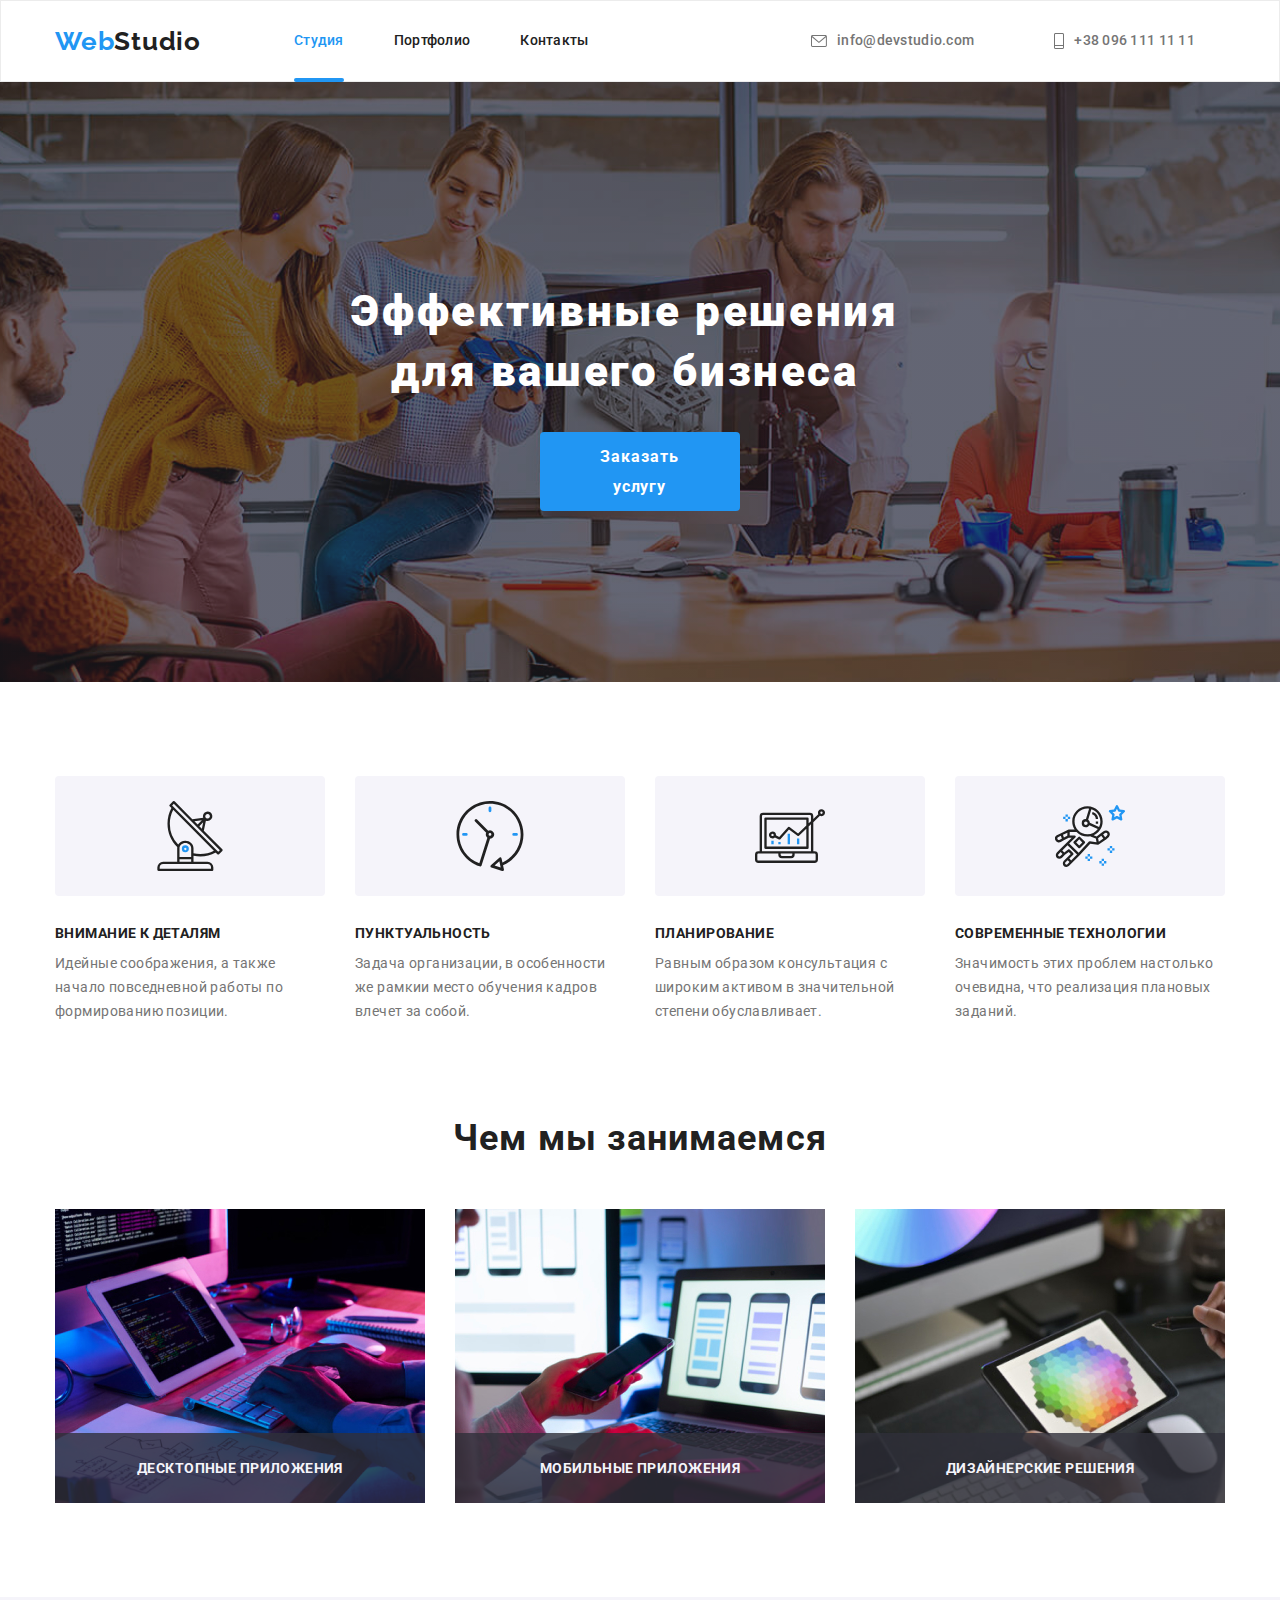
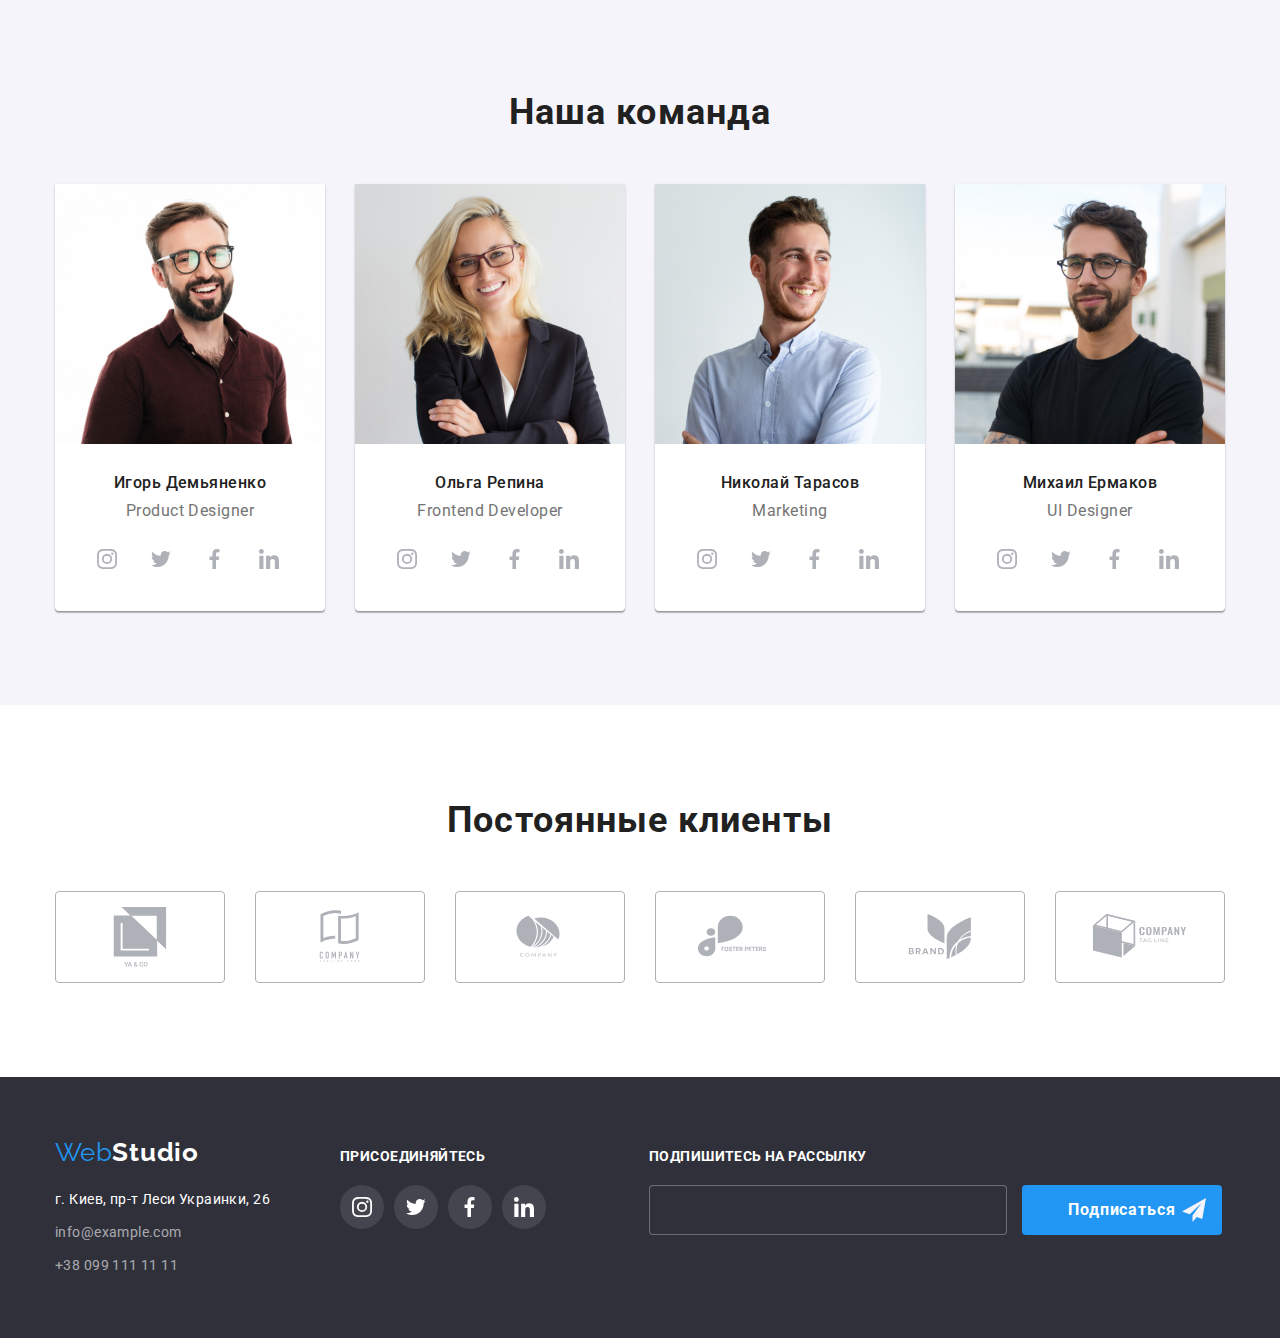
==== index.html @ 1a7957e4 "Fix" ====
<!DOCTYPE html>
<html lang="en">

<head>
    <meta charset="UTF-8">
    <meta http-equiv="X-UA-Compatible" content="IE=edge">
    <meta name="viewport" content="width=device-width, initial-scale=1.0">
    <title>Головна</title>
    <link rel="preconnect" href="https://fonts.googleapis.com">
    <link rel="preconnect" href="https://fonts.gstatic.com" crossorigin>
    <link
        href="https://fonts.googleapis.com/css2?family=Raleway:wght@700&family=Roboto:wght@400;500;700;900&display=swap"
        rel="stylesheet">
    <link rel="stylesheet"
        href="https://cdnjs.cloudflare.com/ajax/libs/modern-normalize/1.1.0/modern-normalize.min.css">
    <link rel="stylesheet" href="./css/styles.css">
</head>

<body>

<!-- Шапка сайта -->
<header class="header">
    <div class="container main-nav">
        <nav class="container-nav">
            <a class="header-primary" href="">Web<span class="logo-studio">Studio</span></a>
            <ul class="site-nav list">
                <li class="item">
                    <a class="link link-first currently" href="">Студия</a>
                </li>
                <li class="item">
                    <a class="link" href="./portfolio.html">Портфолио</a>
                </li>
                <li class="item">
                    <a class="link" href="">Контакты</a>
                </li>
            </ul>
        </nav>
            <ul class="inner list">
                <li class="item">
                    <a class="header-phone" href="mailto:info@devstudio.com">
                        <svg class="icon" width="16" height="12">
                            <use href="./images/icon/symbol-defs.svg#envelope"></use>
                        </svg>
                    info@devstudio.com</a>
                </li>
                <li class="item">
                    <a class="header-phone " href="tel:+380961111111">
                        <svg class="icon" width="10" height="16">
                            <use href="./images/icon/symbol-defs.svg#Phone"></use>
                        </svg>
                    +38 096 111 11 11</a>
                </li>
            </ul>
        </div>
</header>

<!-- Контент -->
<main>
    <!-- Герой -->
    <section class="hero">
        <div class="container">
            <h1 class="hero-title item">Эффективные решения <br />для вашего бизнеса</h1>
                <button class="hero-button" type="button"
                data-modal-open>Заказать услугу</button>
        </div>
    </section>
    <!-- Наши плюсы  -->
    <section class="section">
        <div class="container" >
            <h2 class="hidden"> Наши плюсы </h2>
            <ul class="benefits-item list">
                <li class="item">
                    <div class="upper">
                        <svg class="upper-Group" height="70px" width="70px">
                            <use href="./images/icon/symbol-defs.svg#antenna"></use>
                        </svg>
                    </div>
                        <h3 class="benefits-title">Внимание к деталям</h3>
                        <p class="benefits-subtitle">Идейные соображения, а также начало повседневной работы по
                            формированию позиции.</p>
                </li>
                <li class="item">
                    <div class="upper">
                        <svg class="upper-astronaut" height="70px" width="70px">
                            <use href="./images/icon/symbol-defs.svg#clock"></use>
                        </svg>
                    </div>
                        <h3 class="benefits-title">Пунктуальность</h3>
                        <p class="benefits-subtitle">Задача организации, в особенности же рамкии место обучения кадров
                            влечет за собой.</p>
                </li>
                <li class="item">
                    <div class="upper">
                        <svg class="upper-astronaut" height="70px" width="70px">
                            <use href="./images/icon/symbol-defs.svg#diagram"></use>
                        </svg>
                    </div>
                        <h3 class="benefits-title">Планирование</h3>
                        <p class="benefits-subtitle">Равным образом консультация с широким активом в значительной
                            степени обуславливает.</p>
                </li>
                <li class="item">
                    <div class="upper">
                        <svg class="upper-astronaut" height="70px" width="70px">
                            <use href="./images/icon/symbol-defs.svg#astronaut"></use>
                        </svg>
                    </div>
                    <h3 class="benefits-title">Современные технологии</h3>
                    <p class="benefits-subtitle">Значимость этих проблем настолько очевидна, что реализация плановых заданий.</p>
                </li>
            </ul>
        </div>
    </section>
    <!-- Что мы делаем  -->
    <section class="work section">
        <div class="container">
            <h2 class="title">Чем мы занимаемся</h2>
            <ul class="foto list">
                <li class="item">
                    <div class="foto-bc">
                        <img class="" src="./images/work/text.jpg" alt="печатает текс" width="370" height="294" />
                        <p class="foto-text-bc">Десктопные приложения</p>
                     </div>
                </li>
                 <li class="item">
                    <div class="foto-bc">
                        <img src="./images/work/phone.jpg" alt="смотрит в телефон" width="370" height="294" />
                        <p class="foto-text-bc">Мобильные приложения</p>
                    </div>
                </li>
                <li class="item">
                    <div class="foto-bc">
                         <img src="./images/work/tablet.jpg" alt="смотрит в планшет" width="370" height="294" />
                        <p class="foto-text-bc">Дизайнерские решения</p>
                    </div>
                </li>
            </ul>
        </div>
    </section>
    <!-- Команда -->
    <section class="team section">
        <div class="container team-container">
            <h2 class="title">Наша команда</h2>
                <ul class="team-list list">
                    <li class="team-item">
                        <img class="team-foto" src="./images/team/igor.jpg" alt="Игорь" width="270" height="260" />
                            <div class="upper-card">
                                <h3 class="team-hero">Игорь Демьяненко</h3>
                                    <p lang="en" class="team-work">Product Designer</p>
                        <ul class="actions list"> 
                        <li class="media-notitia">
                            <a href="" class="media">
                                <svg class="media-icon" height="20" width="20">
                                    <use href="./images/icon/symbol-defs.svg#instagram"></use>
                                </svg>
                            </a>
                        </li>
                        <li class="media-notitia">
                            <a href="" class="media">
                                <svg class="media-icon" height="20" width="20">
                            <use href="./images/icon/symbol-defs.svg#Twitter"></use>
                                </svg>
                            </a>
                        </li>
                        <li class="media-notitia">
                            <a href="" class="media">
                                <svg class="media-icon" height="20" width="20">
                                    <use href="./images/icon/symbol-defs.svg#Facebook"></use>
                                </svg>
                            </a>
                        </li>
                        <li class="media-notitia">
                            <a href="" class="media">
                                <svg class="media-icon" height="20" width="20">
                                    <use href="./images/icon/symbol-defs.svg#Linkedin"></use>
                                </svg>
                            </a>
                        </li>
                            </ul>
                            </div>
                        </li>
                        <li class="team-item">
                            <img class="team-foto" src="./images/team/olga.jpg" alt="Ольгa" width="270" height="260" />
                            <div class="upper-card">
                            <h3 class="team-hero">Ольга Репина</h3>
                            <p lang="en" class="team-work">Frontend Developer</p>
                        <ul class="actions list">
                            <li class="media-notitia">
                                <a href="" class="media">
                                    <svg class="media-icon" height="20" width="20">
                                        <use href="./images/icon/symbol-defs.svg#instagram"></use>
                                     </svg>
                                 </a>
                             </li>
                            <li class="media-notitia">
                                <a href="" class="media">
                                    <svg class="media-icon" height="20" width="20">
                                         <use href="./images/icon/symbol-defs.svg#Twitter"></use>
                                    </svg>
                                  </a>
                            </li>
                             <li class="media-notitia">
                                 <a href="" class="media">
                                      <svg class="media-icon" height="20" width="20">
                                           <use href="./images/icon/symbol-defs.svg#Facebook"></use>
                                     </svg>
                                </a>
                            </li>
                             <li class="media-notitia">
                                 <a href="" class="media">
                                     <svg class="media-icon" height="20" width="20">
                                         <use href="./images/icon/symbol-defs.svg#Linkedin"></use>
                                     </svg>
                                 </a>
                              </li>
                         </ul>
                            </div>
                        </li>
                        <li class="team-item">
                            <img class="team-foto" src="./images/team/nicholas.jpg" alt="Николай" width="270" height="260" />
                            <div class="upper-card">
                            <h3 class="team-hero">Николай Тарасов</h3>
                            <p lang="en" class="team-work">Marketing</p>
                        <ul class="actions list">
                             <li class="media-notitia">
                             <a href="" class="media">
                                    <svg class="media-icon" height="20" width="20">
                                         <use href="./images/icon/symbol-defs.svg#instagram"></use>
                                    </svg>
                                 </a>
                             </li>
                            <li class="media-notitia">
                                  <a href="" class="media">
                                      <svg class="media-icon" height="20" width="20">
                                          <use href="./images/icon/symbol-defs.svg#Twitter"></use>
                                     </svg>
                                  </a>
                            </li>
                            <li class="media-notitia">
                                 <a href="" class="media">
                                     <svg class="media-icon" height="20" width="20">
                                        <use href="./images/icon/symbol-defs.svg#Facebook"></use>
                                      </svg>
                                </a>
                             </li>
                            <li class="media-notitia">
                                  <a href="" class="media">
                                       <svg class="media-icon" height="20" width="20">
                                           <use href="./images/icon/symbol-defs.svg#Linkedin"></use>
                                     </svg>
                                 </a>
                             </li>
                            </ul>
                            </div>
                        </li>
                        <li class="team-item">
                            <img class="team-foto" src="./images/team/mykhailo.jpg" alt="Михаил" width="270" height="260" />
                            <div class="upper-card">
                            <h3 class="team-hero">Михаил Ермаков</h3>
                            <p lang="en" class="team-work">UI Designer</p>
                            <ul class="actions list">
                                <li class="media-notitia">
                                    <a href="" class="media">
                                        <svg class="media-icon" height="20" width="20">
                                            <use href="./images/icon/symbol-defs.svg#instagram"></use>
                                        </svg>
                                           </a>
                                </li>
                                <li class="media-notitia">
                                    <a href="" class="media">
                                        <svg class="media-icon" height="20" width="20">
                                            <use href="./images/icon/symbol-defs.svg#Twitter"></use>
                                        </svg>
                                          </a>
                                </li>
                                <li class="media-notitia">
                                    <a href="" class="media">
                                        <svg class="media-icon" height="20" width="20">
                                            <use href="./images/icon/symbol-defs.svg#Facebook"></use>
                                               </svg>
                                    </a>
                                </li>
                                <li class="media-notitia">
                                    <a href="" class="media">
                                        <svg class="media-icon" height="20" width="20">
                                            <use href="./images/icon/symbol-defs.svg#Linkedin"></use>
                                        </svg>
                                    </a>
                                </li>
                            </ul>
                        </div>
                    </li>
                </ul>
            </div>
    </section>
    <!-- Постоянные клиенты -->
    <section class="client section">
        <div class="container">
            <h2 class="title">Постоянные клиенты</h2>
            <ul class="clientage list">
                <li class="clientage-item">
                    <a class="clientage-list" href="">
                        <svg class="clientage-name" width="106" height="60">
                            <use href="./images/icon/symbol-defs.svg#Logo1"></use>
                        </svg>
                    </a>
                </li>
                <li class="clientage-item">
                    <a class="clientage-list" href="">
                    <svg class="clientage-name" width="106" height="60">
                        <use href="./images/icon/symbol-defs.svg#Logo2"></use>
                    </svg>
                    </a>
                </li>
                <li class="clientage-item">
                    <a class="clientage-list" href="">
                        <svg class="clientage-name" width="106" height="60">
                            <use href="./images/icon/symbol-defs.svg#Logo3"></use>
                            </svg>
                    </a>
                </li>
                <li class="clientage-item">
                    <a class="clientage-list" href="">
                        <svg class="clientage-name" width="106" height="60">
                            <use href="./images/icon/symbol-defs.svg#Logo4"></use>
                        </svg>
                    </a>
                </li>
                <li class="clientage-item">
                    <a class="clientage-list" href="">
                        <svg class="clientage-name" width="106" height="60">
                            <use href="./images/icon/symbol-defs.svg#Logo5"></use>
                        </svg>
                    </a>
                </li>
                <li class="clientage-item">
                    <a class="clientage-list" href="">
                        <svg class="clientage-name" width="106" height="60">
                            <use href="./images/icon/symbol-defs.svg#Logo6"></use>
                        </svg>
                    </a>
                </li>
            </ul>
        </div>
    </section>
</main>

<!-- Подвал сайта -->
<footer class="footer">
    <div class="container ">
        <div class="footer-colum">
            <div class="footer-colum-list">
                <a class="header-secondary footer-item list" href="">Web<span class="logo-studio">Studio</span></a>
                <address class="footer-list">
                    <ul class="footer-item list">
                        <li class="nav-chek"><a class="footer-map"
                                href="https://www.google.com/maps/place/%D0%B1%D1%83%D0%BB.+%D0%9B%D0%B5%D1%81%D0%B8+%D0%A3%D0%BA%D1%80%D0%B0%D0%B8%D0%BD%D0%BA%D0%B8,+26,+%D0%9A%D0%B8%D0%B5%D0%B2,+02000/@50.4290863,30.5377567,15.5z/data=!4m5!3m4!1s0x40d4cf0e033ecbe9:0x57a4dffefec77da0!8m2!3d50.4265807!4d30.5383858">г.
                                Киев, пр-т Леси Украинки, 26</a>
                        </li>
                        <li class="nav-chek"><a class="footer-mail list"
                                href="mailto:info@example.com">info@example.com</a>
                        </li>
                        <li class="nav-chek"><a class="footer-phone list" href="tel:+380991111111">+38 099 111 11 11</a>
                        </li>
                    </ul>
                </address>
            </div>
            <div class="footer-icon">
                <h3 class="footer-title">присоединяйтесь</h3>
                <ul class="media-list list">
                    <li class="media-catalog">
                        <a class="media-item" href="">
                            <svg class="media-icon" height="20" width="20">
                                <use href="./images/icon/symbol-defs.svg#instagram"></use>
                            </svg>
                        </a>
                    </li>
                    <li class="media-catalog">
                        <a class="media-item" href="">
                            <svg class="media-icon" height="20" width="20">
                                <use href="./images/icon/symbol-defs.svg#Twitter"></use>
                            </svg>
                        </a>
                    </li>
                    <li class="media-catalog">
                        <a class="media-item" href="">
                            <svg class="media-icon" height="20" width="20">
                                <use href="./images/icon/symbol-defs.svg#Facebook"></use>
                            </svg>
                        </a>
                    </li>
                    <li class="media-catalog">
                        <a class="media-item" href="">
                            <svg class="media-icon" height="20" width="20">
                                <use href="./images/icon/symbol-defs.svg#Linkedin"></use>
                            </svg>
                        </a>
                    </li>
                </ul>
            </div>
            <div class="fotter-chek">
                <h3 class="footer-title">Подпишитесь на рассылку</h3>
                <div class="wer">
                <label class="label-ft-email">
                    <input class="label-text" type="email" name="email">
                </label>
                
                <button class="hero-button">Подписаться</button>
                <svg class="hero-button-icon">
                    <use href="./images/icon/symbol-defs.svg#icon-send" width="24px" height:="24px"></use>
                </svg>
                </div>

            </div>
        </div>
    </div>
</footer>



<!-- Модальное окно -->
<div class="backdrop is-hidden" data-modal>
    <div class="modal">
        <button class="modal-close" data-modal-close>
            <svg class="modal-close-btn" height="11" width="11">
                <use href="./images/icon/symbol-defs.svg#Modal_btn1"></use>
            </svg>

        </button>
    </div>
</div>
  
<!-- JavaScript -->
 <script src="./js/modal.js">
        (() => {
      const refs = {
        openModalBtn: document.querySelector("[data-modal-open]"),
        closeModalBtn: document.querySelector("[data-modal-close]"),
        modal: document.querySelector("[data-modal]"),
      };
    
      refs.openModalBtn.addEventListener("click", toggleModal);
      refs.closeModalBtn.addEventListener("click", toggleModal);
    
      function toggleModal() {
        refs.modal.classList.toggle("is-hidden");
      }
    })();
</script>


</body>
</html>
---- css/styles.css ----
:root {
  /* Шрифт */
  --main-font: "Roboto", sans-serif;
  --secondary-font: "Raleway", sans-serif;
  /* Цвет текста  */
  --primary-text-color: #212121;
  --secondary-text-color: #757575;
  --accent-color: #2196f3;
  --title-text-color: #ffffff;
  /* Цвет фона */
  --primary-header-color: #ffffff;
  --primaty-bc-color: #2f303a;
  --title-bc-color: #f5f4fa;
  --animation-bc-color:rgba(47, 48, 58, 0.8);
  /* Цвет Значка */
  --primary-icon-color: #afb1b8;
  /* Анимация */
  --timing-function: cubic-bezier(0.4, 0, 0.2, 1);
}

body {
  font-family: var(--main-font);
  font-size: 14px;
  line-height: 1.14;
  letter-spacing: 0.03em;
  color: var(--primary-text-color);
}

.title {
  font-family: var(--main-font);
  font-size: 36px;
  line-height: 1.17;
  letter-spacing: 0.03em;
  color: var(--primary-text-color);
  margin-bottom: 50;
  text-align: center;
  margin-bottom: 50px;
}

h1,
h2,
h3,
p {
  margin: 0;
}
.list {
  list-style: none;
  padding: 0;
  margin: 0;
}

.container {
  width: 1200px;
  padding-left: 15px;
  padding-right: 15px;
  margin-left: auto;
  margin-right: auto;
}

/* Шапка Сайта  */
.header {
  background-color: var(--primary-header-color);
  color: var(--primary-text-color);
  border: 1px solid #ececec;
}
/* Log */
.header-primary {
  font-family: var(--secondary-font);
  font-weight: 700;
  font-size: 26px;
  line-height: 1.19;
  letter-spacing: 0.03em;
  color: var(--accent-color);
  text-decoration: none;
}
.header-primary .logo-studio {
  font-family: var(--secondary-font);
  font-weight: 700;
  font-size: 26px;
  line-height: 1.19;
  letter-spacing: 0.03em;
  color: var(--primary-text-color);
}
.container .container-nav {
  display: flex;
  align-items: center;
}
/* link */
.link {
  position: relative;
}
.link-first::after {
  content: "";
  bottom: -1px;
  left: 0;
  position: absolute;
  display: block;
  width: 100%;
  height: 4px;
  background-color: var(--accent-color);
  border-radius: 2px;
}

.site-nav {
  display: flex;
  font-weight: 500;
  letter-spacing: 0.02em;
  margin-left: 93px;
  font-style: 400;
 
}
.site-nav .item {
  margin-right: 50px;
}
.site-nav .item:last-child {
  margin-right: 0;
}
.site-nav .link {
  display: block;
  padding-top: 32px;
  padding-bottom: 32px;
  color: var(--primary-text-color);
  text-decoration: none;
  transition: color 250ms var(--timing-function);

}
.link:hover,
.link:focus {
  color: var(--accent-color);
}
.inner {
  letter-spacing: 0.02em;
  font-weight: 500;
  display: flex;
  margin-left: auto;
}

.inner .item + .item {
  margin-left: 50px;
}
/* icon */
.icon {
  align-items: center;
  margin-right: 10px;
  fill: currentColor;

}

.header-phone {
  display: flex;
  align-items: center;
  color: var(--secondary-text-color);
  text-decoration: none;
  transition: color 250ms var(--timing-function);
}
.header-phone:hover,
.header-phone:focus {
  color: var(--accent-color);
}

.main-nav {
  display: flex;
  align-items: center;
}

/* Hero */

.hero {
  text-align: center;
  padding-top: 200px;
  padding-bottom: 200px;
  background-image: linear-gradient(
      to right,
      rgba(47, 48, 58, 0.4),
      rgba(47, 48, 58, 0.4)
    ),
    url("../images/icon/hero.svg");
  background-position: center;
  background-repeat: no-repeat;
  background-size: cover;
  max-width: 1600px;
  height: 600px;
  margin-left: auto;
  margin-right: auto;
}
.hero .item {
}
.hero-title {
  margin-bottom: 30px;
  color: var(--title-text-color);
  font-weight: 900;
  font-size: 44px;
  line-height: 1.36;
  letter-spacing: 0.06em;
  margin-right: 0;
  align-items: center;
}
.hero-button {
  position: relative;
  width: 200px;
  padding: 10px 32px 10px 31px;
  border: transparent;
  background-color: var(--accent-color);
  color: var(--title-text-color);
  font-weight: 700;
  font-size: 16px;
  line-height: 1.87;
  letter-spacing: 0.06em;
  cursor: pointer;
  border-radius: 4px
}

/* Контент */
.section {
  padding: 94px 0;
}

.benefits-item {
  display: flex;
  justify-content: space-between;
}
.benefits-item .upper-item {
  width: 270px;
}

.section .benefits-title {
  font-weight: 700;
  font-size: 14px;
  line-height: 1.14;
  letter-spacing: 0.03em;
  text-transform: uppercase;
}
.benefits-title {
  margin-bottom: 10px;
}
.section .benefits-subtitle {
  color: var(--secondary-text-color);
  font-weight: 400;
  font-size: 14px;
  line-height: 1.7;
  letter-spacing: 0.03em;
}
.item {
  margin-right: 30px;
}
.upper {
  display: flex;
  justify-content: center;
  align-items: center;
  height: 120px;
  width: 270px;
  margin-bottom: 30px;
  border-radius: 4px;
  background-color: var(--title-bc-color);
}

/* Что мы делаем */
.work.section {
  padding-top: 0;
  background-color: var(--title-header-color);
}
img {
  display: block;
  max-width: 100%;
  height: auto;
}
.team-card {
  margin-bottom: 30px;
}
.foto {
  display: flex;
}
.foto .item {
  width: 370px;
  margin-right: 30px;
}
.foto .item:last-child {
  margin-right: 0;
}

.item::before{
  content: '';
  width: 20px;
  height: 20px;
  
}
.foto-bc{
  position: relative;
}

.foto-text-bc{
display: flex;
justify-content: center;
align-items: center;
position: absolute;
bottom: 0;
left: 0;

width: 100%;
height: 70px;
color: var(--title-bc-color);
background-color: var(--animation-bc-color);

font-weight: 700;
font-size: 14px;
line-height: 1.1;
letter-spacing: 0.03em;
text-transform: uppercase;
}

/* Команда */
.team {
  background-color: var(--title-bc-color);
}
.team-hero {
  margin-bottom: 10px;
}
.team-list {
  display: flex;
  flex-wrap: wrap;
  text-align: center;
}
.team-item .upper-card {
  padding: 30px;
}

.team-item {
  background-color: var(--primary-header-color);
  border-radius: 0px 0px 4px 4px;
  box-shadow: 0px 1px 3px rgba(0, 0, 0, 0.12), 0px 1px 1px rgba(0, 0, 0, 0.14),
    0px 2px 1px rgba(0, 0, 0, 0.2);
}
.team-list .team-item {
  margin-right: 30px;
}
.team-list .team-item:last-child {
  margin-right: 0;
}

.team-list .team-hero {
  color: var(--primary-text-color);
  font-weight: 500;
  font-size: 16px;
  line-height: 1.18;
  letter-spacing: 0.03em;
}
.team-work {
  margin-bottom: 16px;
  color: var(--secondary-text-color);
  font-weight: 400;
  font-size: 16px;
  line-height: 1.18;
  letter-spacing: 0.03em;
}

.actions {
  display: flex;
  padding: 0;
  margin: 0;
}
.media {
  display: flex;
  justify-content: center;
  align-items: center;
  border: none;
  height: 44px;
  width: 44px;
  border-radius: 50%;
  background-color: var(--primary-header-color);
  fill: var(--primary-icon-color);
  transition: fill 250ms var(--timing-function), background-color 250ms var(--timing-function);
  
}

.media:hover,
.media:focus {
  fill: var(--title-text-color);
  background-color: var(--accent-color);
}
.media-notitia:last-child {
  margin-right: 0;
}
.media-notitia {
  margin-right: 10px;
}
/* Client */
.clientage {
  display: flex;
}
.clientage-item {
  margin-right: 30px;
}
.clientage-list {
  display: flex;
  justify-content: center;
  align-items: center;
  height: 92px;
  width: 170px;
  border: 1px solid #afb1b8;
  border-radius: 4px;
  fill: var(--primary-icon-color);
  transition: fill 250ms var(--timing-function),
  border 250ms var(--timing-function);


}

.clientage-list:hover,
.clientage-list:focus {
  border: 1px solid var(--accent-color);
  fill: var(--accent-color);
}

/* Footer */

.footer {
  background-color: var(--primaty-bc-color);
  padding: 60px 0;
}
.footer-colum {
  display: flex;
  align-items: baseline;
}
.footer-colum-list {
  margin-right: 70px;
}
.header-secondary {
  display: inline-block;
  font-family: var(--secondary-font);
  font-size: 26px;
  line-height: 1.19;
  color: var(--accent-color);
  text-decoration: none;
  margin-bottom: 20px;
}

.logo-studio {
  color: var(--title-text-color);
  font-weight: 700;
  font-size: 26px;
  line-height: 1.19px;
  letter-spacing: 0.03em;
}
.nav-chek {
  margin-bottom: 9px;
}
.nav-chek:last-child {
  margin-bottom: 0;
}
.footer-map {
  display: inline-block;
  font-family: var(--main-font);
  color: var(--title-text-color);
  font-style: normal;
  font-size: 14px;
  line-height: 1.7;
  letter-spacing: 0.03em;
  text-decoration: none;
}
.footer-mail {
  display: inline-block;
}
.footer-phone {
  display: inline-block;
}
.footer-mail,
.footer-phone {
  font-style: normal;
  font-family: var(--main-font);
  font-size: 14px;
  line-height: 1.7;
  letter-spacing: 0.03em;
  color: rgba(255, 255, 255, 0.6);
  text-decoration: none;
}

.footer-title {
  color: var(--title-text-color);
  margin-bottom: 20px;
  font-weight: 700;
  font-size: 14px;
  line-height: 1.1;
  letter-spacing: 0.03em;
  text-transform: uppercase;
}
      /* footer-icon */
.footer-icon {
  justify-content: center;
  align-content: center;
  flex-direction: row;
  margin-right: 93px;
}
.media-list {
  display: flex;
}
.media-catalog {
  margin-right: 10px;
}
.media-item {
  display: flex;
  justify-content: center;
  align-items: center;
  border-radius: 50px;
  height: 44px;
  width: 44px;
  background-color: rgba(255, 255, 255, 0.1);
  fill: var(--title-text-color);
  transition: background-color 250ms var(--timing-function);
}
.media-item:hover,
.media-item:focus {
  background-color: var(--accent-color);
}

      /* fotter-chek */

.wer{
  position: relative;

}

.label-text{
  width: 358px;
  height: 50px;
  margin-right:12px ;
  border-radius: 4px;
  background-color: var(--primaty-bc-color);
  border: 1px solid rgba(255, 255, 255, 0.3)
}

.hero-button-icon{
  position: absolute;
  top: 50%;
  left: 93%;
  transform: translateY(-50%);

  display: inline-block;
  width: 24px;
  height: 24px;
  fill: var(--title-bc-color);
}






/* ПОРТФОЛИО */
.site-nav .currently {
  color: var(--accent-color);
}
.hidden {
  display: none;
}

.link-secondary::after {
  content: "";
  bottom: 0;
  left: 0;
  position: absolute;
  display: block;
  width: 100%;
  height: 4px;
  background-color: var(--accent-color);
  border-radius: 2px;
}

/* Кнопки */
.button {
  margin-bottom: 50px;
  display: flex;
  justify-content: center;
}
.button .button-type {
  margin-right: 8px;
}
.button .button-type:last-child {
  margin-right: 0;
}
.button-list {
  border: transparent;
  border-radius: 4px;
}
.button-type .button-list {
  cursor: pointer;
  padding: 6px 22px 6px 22px;
  background-color: var(--title-bc-color);
  font-weight: 500;
  font-size: 16px;
  line-height: 1.6;
  letter-spacing: 0.03em;
  transition: color 250ms var(--timing-function),
  background-color 250ms var(--timing-function),
  box-shadow 250ms var(--timing-function);
  
}
.button-list:hover,
.button-list:focus {
  background-color: var(--accent-color);
  color: var(--title-text-color);
  font-weight: 500;
  font-size: 16px;
  line-height: 1.6;
  letter-spacing: 0.03em;
  box-shadow: 0px 3px 1px rgba(0, 0, 0, 0.1), 0px 1px 2px rgba(0, 0, 0, 0.08),
    0px 2px 2px rgba(0, 0, 0, 0.12);
}

/* Карточки */
.gallery {
  display: flex;
  flex-wrap: wrap;
}
.gallery-list {
  display: block;
  text-decoration: none;
  transition: box-shadow 250ms var(--timing-function);
}

.gallery-list:hover,
.gallery-list:focus {
  box-shadow: 0px 1px 1px rgba(0, 0, 0, 0.12), 0px 4px 4px rgba(0, 0, 0, 0.06),
    1px 4px 6px rgba(0, 0, 0, 0.16);
}

.item-list .upper-item {
  padding: 20px 24px;
}
.gallery .item-list {
  width: 370px;
  margin-right: 30px;
  margin-bottom: 30px;
  background: #ffffff;
  border: 1px solid #eeeeee;
}

.gallery .item-list:nth-last-child(-n + 3) {
  margin-bottom: 0;
}

.gallery .item-list:nth-child(3n + 3) {
  margin-right: 0;
}

.gallery-title {
  color: var(--primary-text-color);
  font-weight: 700;
  font-size: 18px;
  line-height: 2;
  letter-spacing: 0.06em;
  margin-bottom: 4px;
}
.gallery-name {
  color: var(--secondary-text-color);
  font-weight: 400;
  font-size: 16px;
  line-height: 1.8;
  letter-spacing: 0.03em;
}

.gallery-link{
  position: relative;
  overflow: hidden;
}
.gallery-bc{
  display: flex;
  justify-content: center;
  align-items: center;
  position: absolute;
  top: 0;
  left: 0;
  padding: 63px 24px 63px 24px;
  width: 100%;
  height: 100%;

  transform: translateY(100%);
  transition: transform 250ms var(--timing-function);
  font-weight: 400;
  font-size: 18px;
  line-height: 1.5;
  letter-spacing: 0.03em;
  color: var(--title-text-color);
  background-color: rgba(33, 150, 243, 0.9);
}

.gallery-list:hover .gallery-bc,
.gallery-list:focus .gallery-bc{
  transform: translateY(0);
}



/* Модальное окно */

.backdrop {
  position: fixed;
  top: 0;
  left: 0;

  width: 100%;
  height: 100%;

  background-color: rgba(0, 0, 0, 0.2);
  opacity: 1;
  transition: opacity 250ms var(--timing-function);
}
.backdrop.is-hidden {
  opacity: 0;
  pointer-events: none;

}
.backdrop.is-hidden .modal {
  transform: translate(-50%, -50%) scale(0.9);
}
.modal {
  position: absolute;
  top: 50%;
  left: 50%;


  padding: 15px;
  width: 528px;
  height: 581px;

  transform: translate(-50%, -50%) scale(1);

  background-color: var(--title-bc-color);
  transition: transform 250ms var(--timing-function);
}
.modal-close {
  position: absolute;
  display: flex;
  justify-content: center;
  align-items: center;
  top: 8px;
  right: 8px;
  width: 30px;
  height: 30px;
  cursor: pointer;
  border: 1px solid rgba(0, 0, 0, 0.1);
  background-color: var(--title-bc-color);
  border-radius: 50%;
}
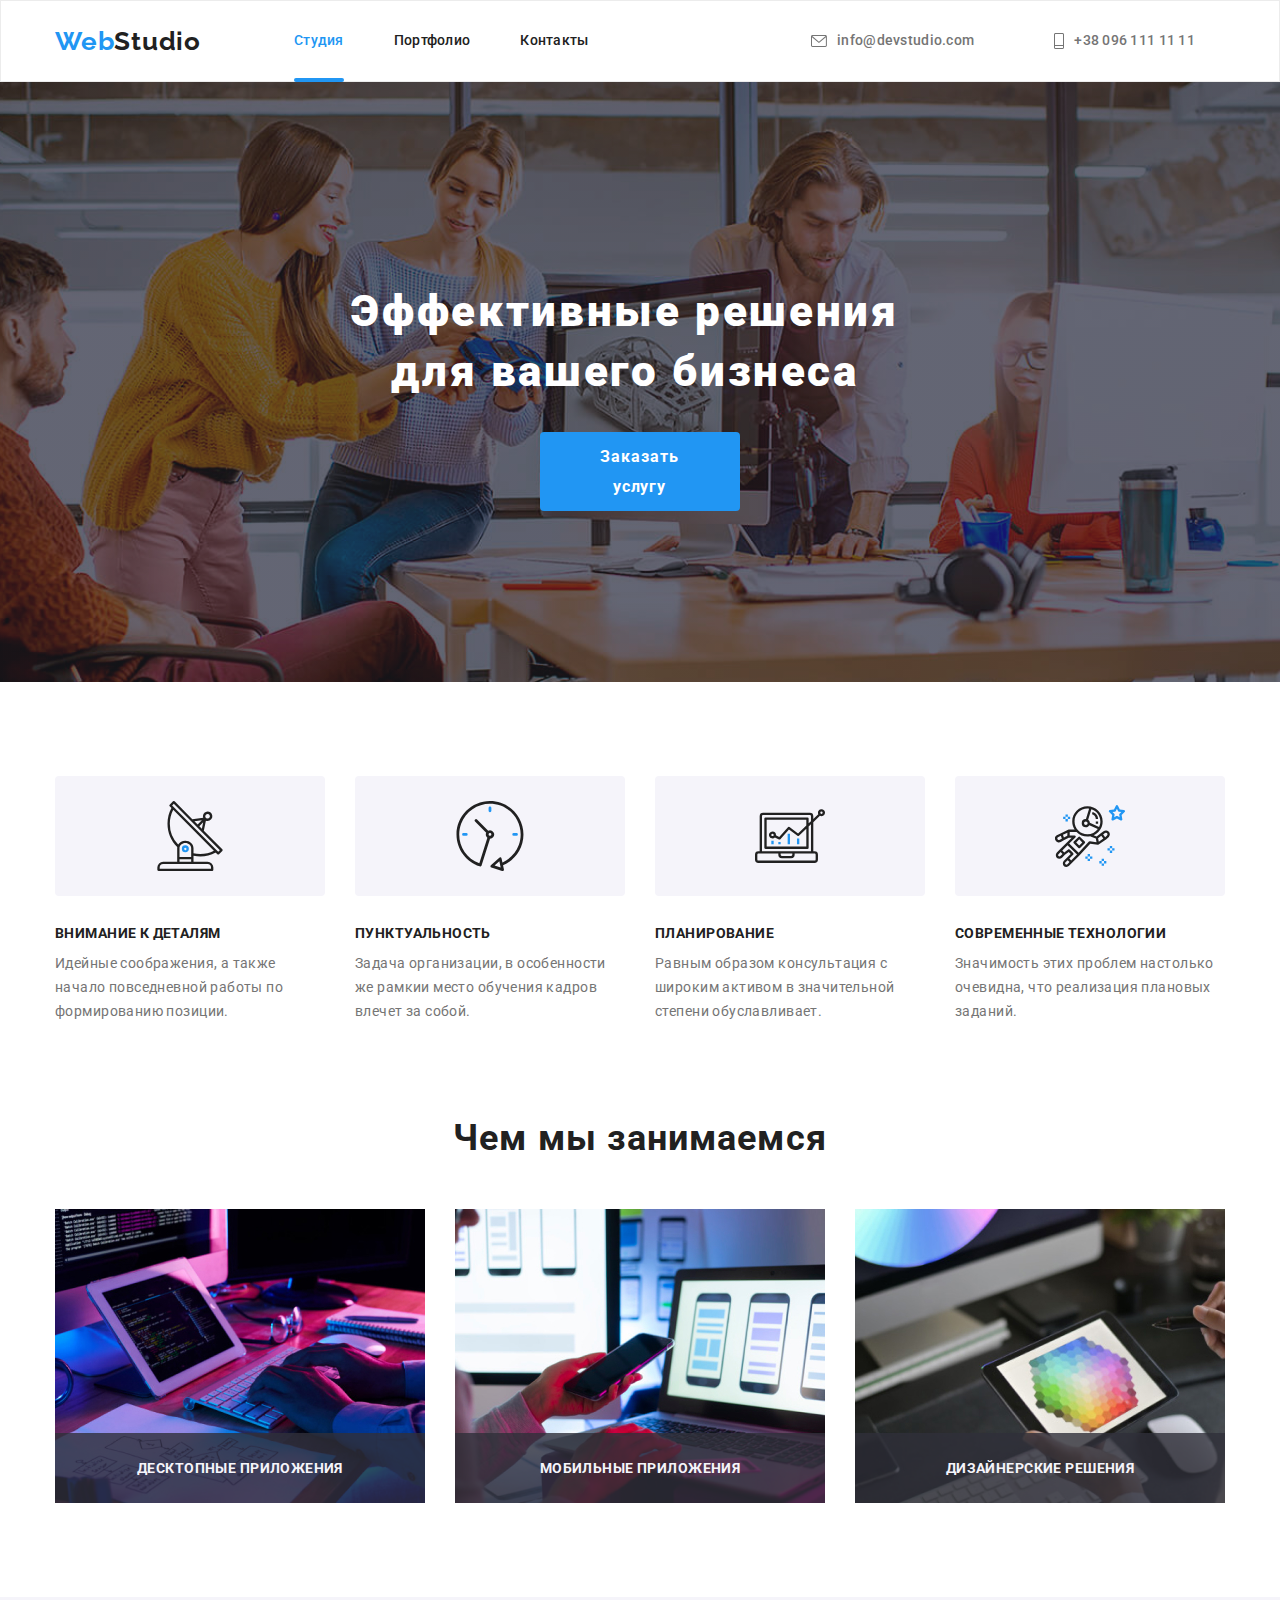
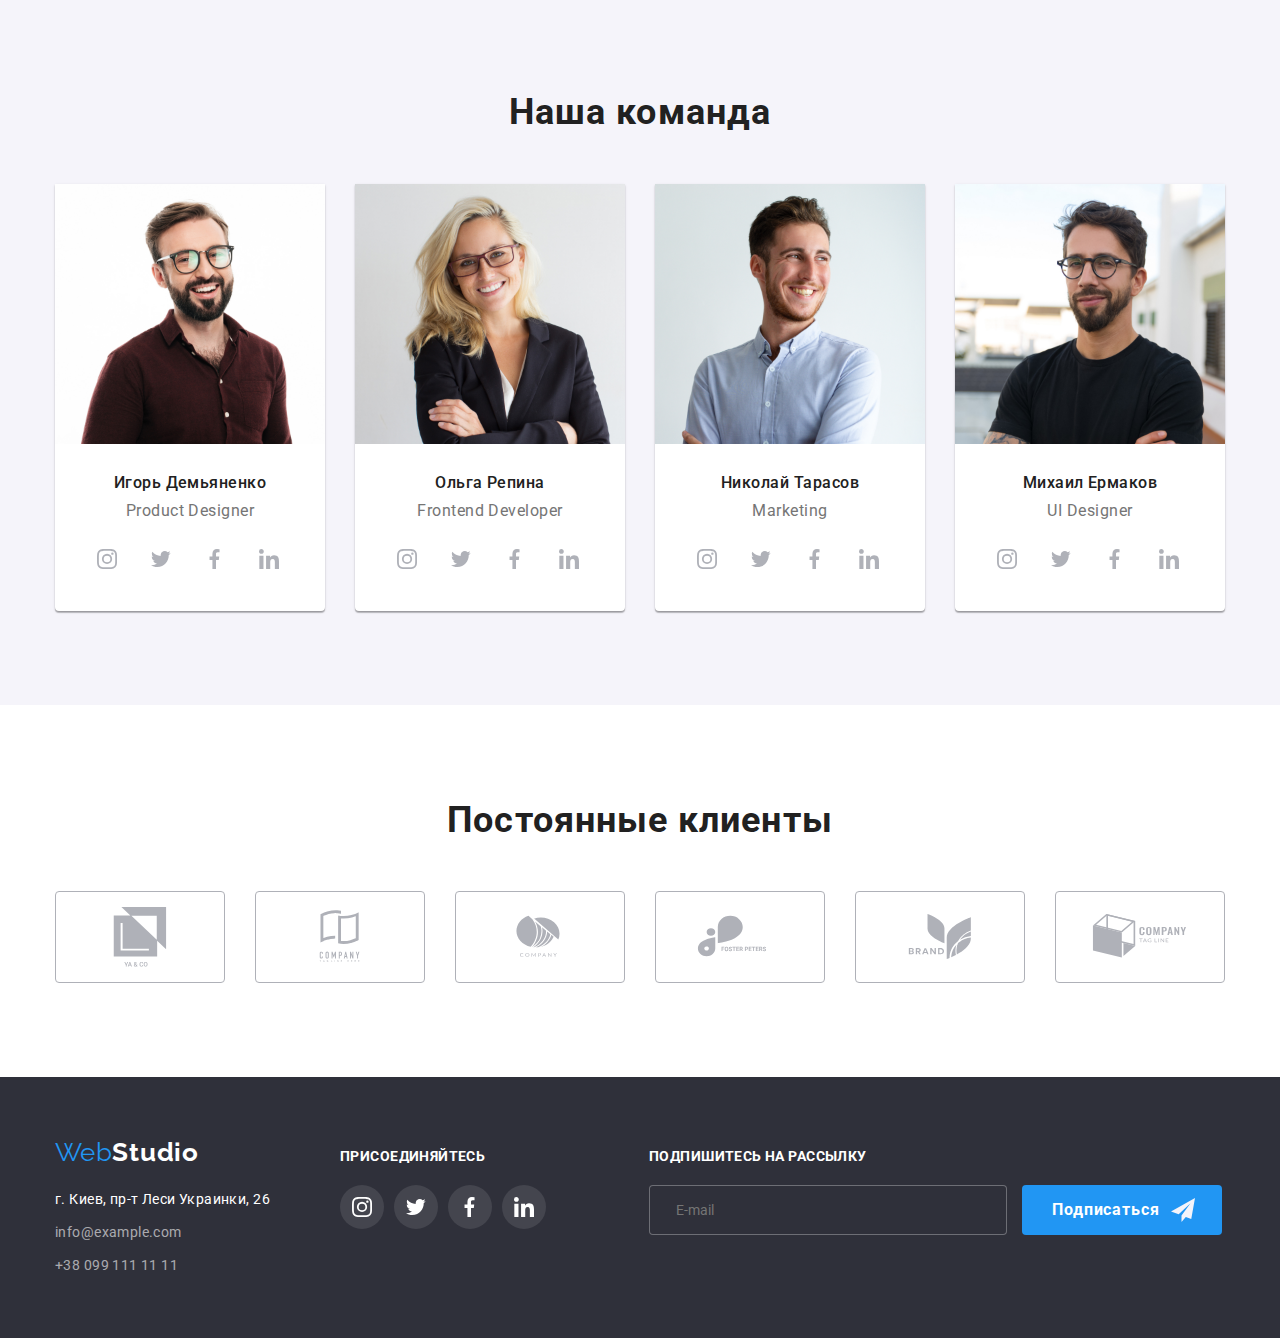
==== commit a9307f23: "fix" ====
--- a/index.html
+++ b/index.html
@@ -400,12 +400,13 @@
             </div>
             <div class="fotter-chek">
                 <h3 class="footer-title">Подпишитесь на рассылку</h3>
-                <div class="wer">
+                <div class="label-item">
                 <label class="label-ft-email">
-                    <input class="label-text" type="email" name="email">
+                    <input class="label-text" type="email" name="email" placeholder="E-mail">
                 </label>
                 
-                <button class="hero-button">Подписаться</button>
+                <button 
+                class="hero-button-ft">Подписаться</button>
                 <svg class="hero-button-icon">
                     <use href="./images/icon/symbol-defs.svg#icon-send" width="24px" height:="24px"></use>
                 </svg>
--- a/css/styles.css
+++ b/css/styles.css
@@ -196,7 +196,6 @@
   align-items: center;
 }
 .hero-button {
-  position: relative;
   width: 200px;
   padding: 10px 32px 10px 31px;
   border: transparent;
@@ -514,7 +513,7 @@
 
       /* fotter-chek */
 
-.wer{
+.label-item{
   position: relative;
 
 }
@@ -527,11 +526,29 @@
   background-color: var(--primaty-bc-color);
   border: 1px solid rgba(255, 255, 255, 0.3)
 }
-
+.label-item input{
+  padding: 15px 26px 15px;
+
+  
+}
+.hero-button-ft{
+  position: relative;
+    width: 200px;
+    padding: 10px 62px 10px 29px;
+    border: transparent;
+    background-color: var(--accent-color);
+    color: var(--title-text-color);
+    font-weight: 700;
+    font-size: 16px;
+    line-height: 1.87;
+    letter-spacing: 0.06em;
+    cursor: pointer;
+    border-radius: 4px
+}
 .hero-button-icon{
   position: absolute;
   top: 50%;
-  left: 93%;
+  left: 91%;
   transform: translateY(-50%);
 
   display: inline-block;
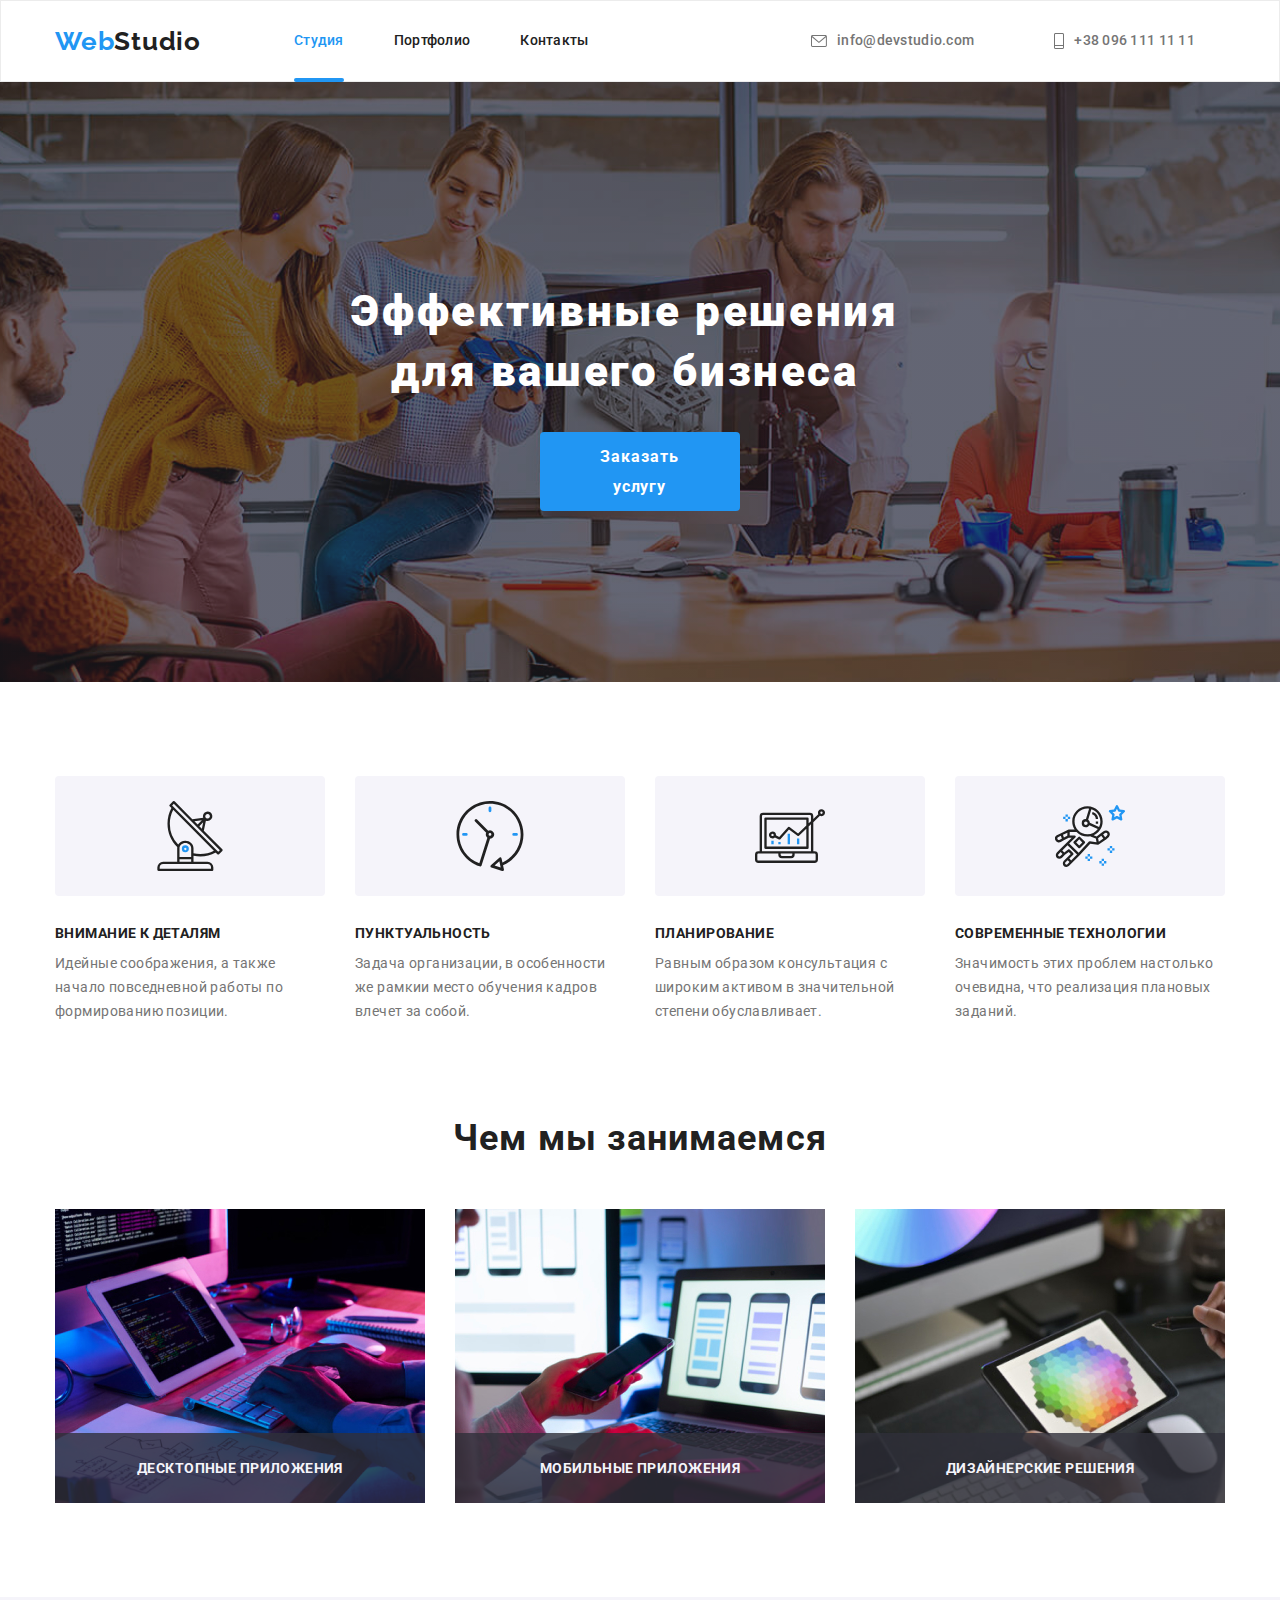
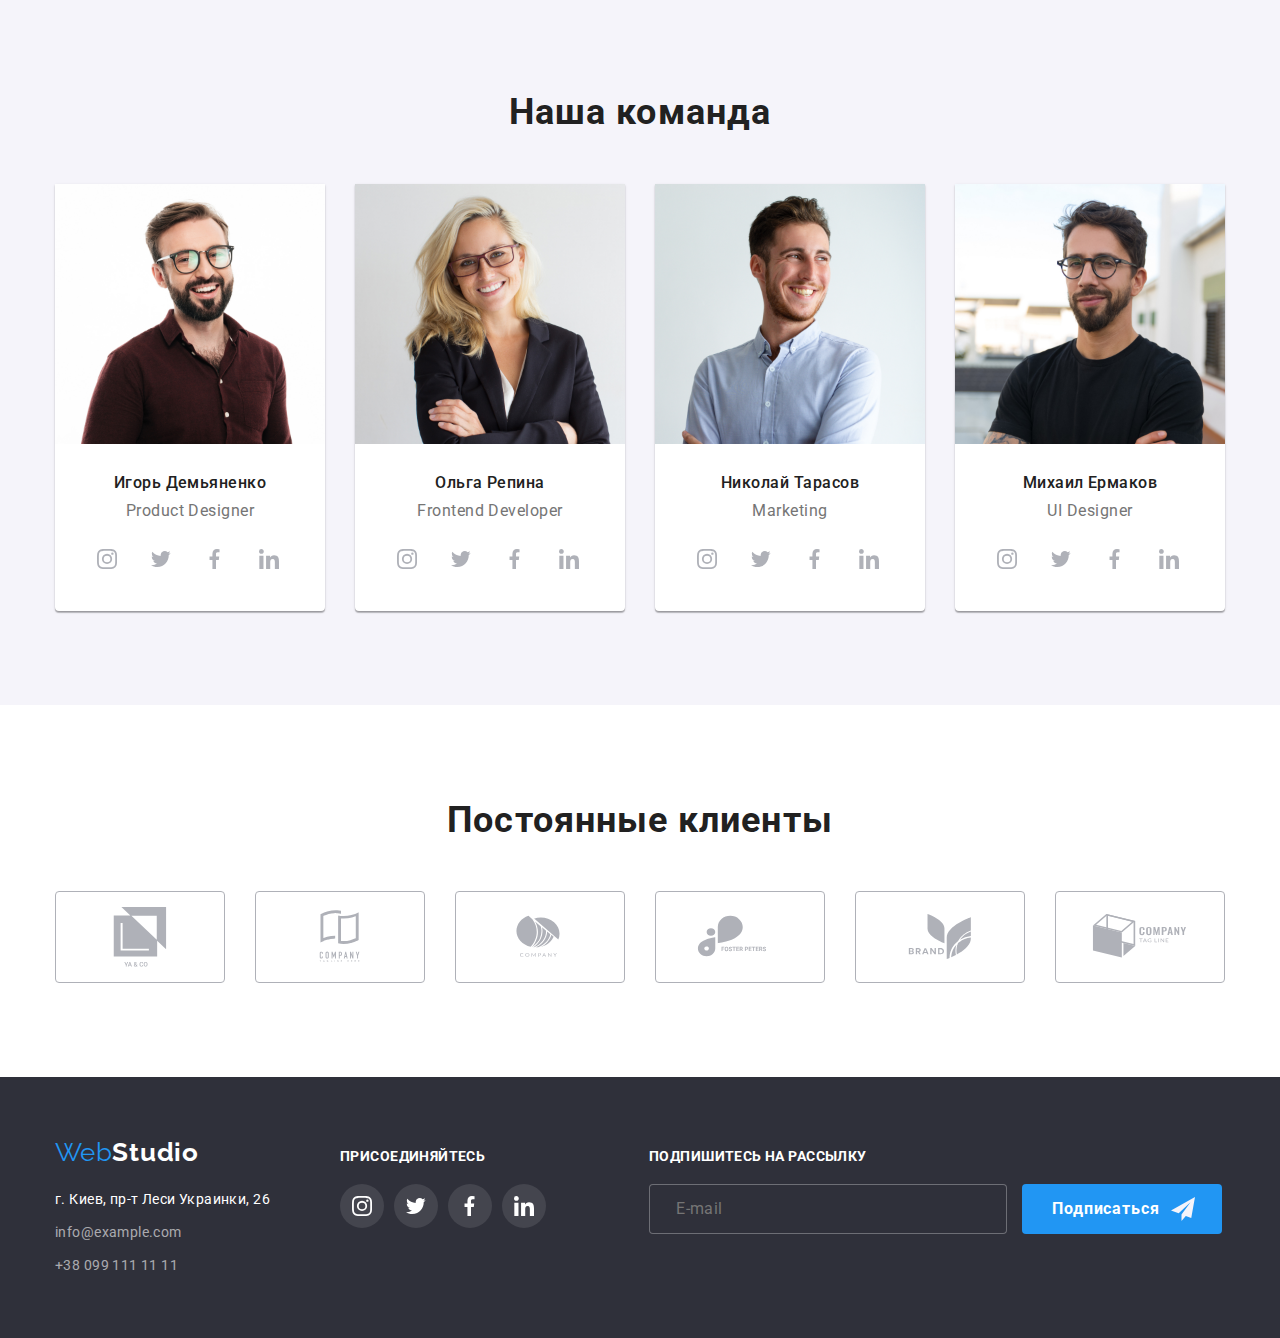
==== commit 06c69238: "fi" ====
--- a/index.html
+++ b/index.html
@@ -60,13 +60,12 @@
     <section class="hero">
         <div class="container">
             <h1 class="hero-title item">Эффективные решения <br />для вашего бизнеса</h1>
-                <button class="hero-button" type="button"
-                data-modal-open>Заказать услугу</button>
+            <button class="hero-button" type="button" data-modal-open>Заказать услугу</button>
         </div>
     </section>
     <!-- Наши плюсы  -->
     <section class="section">
-        <div class="container" >
+        <div class="container">
             <h2 class="hidden"> Наши плюсы </h2>
             <ul class="benefits-item list">
                 <li class="item">
@@ -75,9 +74,9 @@
                             <use href="./images/icon/symbol-defs.svg#antenna"></use>
                         </svg>
                     </div>
-                        <h3 class="benefits-title">Внимание к деталям</h3>
-                        <p class="benefits-subtitle">Идейные соображения, а также начало повседневной работы по
-                            формированию позиции.</p>
+                    <h3 class="benefits-title">Внимание к деталям</h3>
+                    <p class="benefits-subtitle">Идейные соображения, а также начало повседневной работы по
+                        формированию позиции.</p>
                 </li>
                 <li class="item">
                     <div class="upper">
@@ -85,9 +84,9 @@
                             <use href="./images/icon/symbol-defs.svg#clock"></use>
                         </svg>
                     </div>
-                        <h3 class="benefits-title">Пунктуальность</h3>
-                        <p class="benefits-subtitle">Задача организации, в особенности же рамкии место обучения кадров
-                            влечет за собой.</p>
+                    <h3 class="benefits-title">Пунктуальность</h3>
+                    <p class="benefits-subtitle">Задача организации, в особенности же рамкии место обучения кадров
+                        влечет за собой.</p>
                 </li>
                 <li class="item">
                     <div class="upper">
@@ -95,9 +94,9 @@
                             <use href="./images/icon/symbol-defs.svg#diagram"></use>
                         </svg>
                     </div>
-                        <h3 class="benefits-title">Планирование</h3>
-                        <p class="benefits-subtitle">Равным образом консультация с широким активом в значительной
-                            степени обуславливает.</p>
+                    <h3 class="benefits-title">Планирование</h3>
+                    <p class="benefits-subtitle">Равным образом консультация с широким активом в значительной
+                        степени обуславливает.</p>
                 </li>
                 <li class="item">
                     <div class="upper">
@@ -106,7 +105,8 @@
                         </svg>
                     </div>
                     <h3 class="benefits-title">Современные технологии</h3>
-                    <p class="benefits-subtitle">Значимость этих проблем настолько очевидна, что реализация плановых заданий.</p>
+                    <p class="benefits-subtitle">Значимость этих проблем настолько очевидна, что реализация плановых
+                        заданий.</p>
                 </li>
             </ul>
         </div>
@@ -120,9 +120,9 @@
                     <div class="foto-bc">
                         <img class="" src="./images/work/text.jpg" alt="печатает текс" width="370" height="294" />
                         <p class="foto-text-bc">Десктопные приложения</p>
-                     </div>
-                </li>
-                 <li class="item">
+                    </div>
+                </li>
+                <li class="item">
                     <div class="foto-bc">
                         <img src="./images/work/phone.jpg" alt="смотрит в телефон" width="370" height="294" />
                         <p class="foto-text-bc">Мобильные приложения</p>
@@ -130,7 +130,7 @@
                 </li>
                 <li class="item">
                     <div class="foto-bc">
-                         <img src="./images/work/tablet.jpg" alt="смотрит в планшет" width="370" height="294" />
+                        <img src="./images/work/tablet.jpg" alt="смотрит в планшет" width="370" height="294" />
                         <p class="foto-text-bc">Дизайнерские решения</p>
                     </div>
                 </li>
@@ -141,157 +141,157 @@
     <section class="team section">
         <div class="container team-container">
             <h2 class="title">Наша команда</h2>
-                <ul class="team-list list">
-                    <li class="team-item">
-                        <img class="team-foto" src="./images/team/igor.jpg" alt="Игорь" width="270" height="260" />
-                            <div class="upper-card">
-                                <h3 class="team-hero">Игорь Демьяненко</h3>
-                                    <p lang="en" class="team-work">Product Designer</p>
-                        <ul class="actions list"> 
-                        <li class="media-notitia">
-                            <a href="" class="media">
-                                <svg class="media-icon" height="20" width="20">
-                                    <use href="./images/icon/symbol-defs.svg#instagram"></use>
-                                </svg>
-                            </a>
-                        </li>
-                        <li class="media-notitia">
-                            <a href="" class="media">
-                                <svg class="media-icon" height="20" width="20">
-                            <use href="./images/icon/symbol-defs.svg#Twitter"></use>
-                                </svg>
-                            </a>
-                        </li>
-                        <li class="media-notitia">
-                            <a href="" class="media">
-                                <svg class="media-icon" height="20" width="20">
-                                    <use href="./images/icon/symbol-defs.svg#Facebook"></use>
-                                </svg>
-                            </a>
-                        </li>
-                        <li class="media-notitia">
-                            <a href="" class="media">
-                                <svg class="media-icon" height="20" width="20">
-                                    <use href="./images/icon/symbol-defs.svg#Linkedin"></use>
-                                </svg>
-                            </a>
-                        </li>
-                            </ul>
-                            </div>
-                        </li>
-                        <li class="team-item">
-                            <img class="team-foto" src="./images/team/olga.jpg" alt="Ольгa" width="270" height="260" />
-                            <div class="upper-card">
-                            <h3 class="team-hero">Ольга Репина</h3>
-                            <p lang="en" class="team-work">Frontend Developer</p>
+            <ul class="team-list list">
+                <li class="team-item">
+                    <img class="team-foto" src="./images/team/igor.jpg" alt="Игорь" width="270" height="260" />
+                    <div class="upper-card">
+                        <h3 class="team-hero">Игорь Демьяненко</h3>
+                        <p lang="en" class="team-work">Product Designer</p>
                         <ul class="actions list">
                             <li class="media-notitia">
                                 <a href="" class="media">
                                     <svg class="media-icon" height="20" width="20">
                                         <use href="./images/icon/symbol-defs.svg#instagram"></use>
-                                     </svg>
-                                 </a>
-                             </li>
-                            <li class="media-notitia">
-                                <a href="" class="media">
-                                    <svg class="media-icon" height="20" width="20">
-                                         <use href="./images/icon/symbol-defs.svg#Twitter"></use>
-                                    </svg>
-                                  </a>
-                            </li>
-                             <li class="media-notitia">
-                                 <a href="" class="media">
-                                      <svg class="media-icon" height="20" width="20">
-                                           <use href="./images/icon/symbol-defs.svg#Facebook"></use>
-                                     </svg>
-                                </a>
-                            </li>
-                             <li class="media-notitia">
-                                 <a href="" class="media">
-                                     <svg class="media-icon" height="20" width="20">
-                                         <use href="./images/icon/symbol-defs.svg#Linkedin"></use>
-                                     </svg>
-                                 </a>
-                              </li>
-                         </ul>
-                            </div>
-                        </li>
-                        <li class="team-item">
-                            <img class="team-foto" src="./images/team/nicholas.jpg" alt="Николай" width="270" height="260" />
-                            <div class="upper-card">
-                            <h3 class="team-hero">Николай Тарасов</h3>
-                            <p lang="en" class="team-work">Marketing</p>
+                                    </svg>
+                                </a>
+                            </li>
+                            <li class="media-notitia">
+                                <a href="" class="media">
+                                    <svg class="media-icon" height="20" width="20">
+                                        <use href="./images/icon/symbol-defs.svg#Twitter"></use>
+                                    </svg>
+                                </a>
+                            </li>
+                            <li class="media-notitia">
+                                <a href="" class="media">
+                                    <svg class="media-icon" height="20" width="20">
+                                        <use href="./images/icon/symbol-defs.svg#Facebook"></use>
+                                    </svg>
+                                </a>
+                            </li>
+                            <li class="media-notitia">
+                                <a href="" class="media">
+                                    <svg class="media-icon" height="20" width="20">
+                                        <use href="./images/icon/symbol-defs.svg#Linkedin"></use>
+                                    </svg>
+                                </a>
+                            </li>
+                        </ul>
+                    </div>
+                </li>
+                <li class="team-item">
+                    <img class="team-foto" src="./images/team/olga.jpg" alt="Ольгa" width="270" height="260" />
+                    <div class="upper-card">
+                        <h3 class="team-hero">Ольга Репина</h3>
+                        <p lang="en" class="team-work">Frontend Developer</p>
                         <ul class="actions list">
-                             <li class="media-notitia">
-                             <a href="" class="media">
-                                    <svg class="media-icon" height="20" width="20">
-                                         <use href="./images/icon/symbol-defs.svg#instagram"></use>
-                                    </svg>
-                                 </a>
-                             </li>
-                            <li class="media-notitia">
-                                  <a href="" class="media">
-                                      <svg class="media-icon" height="20" width="20">
-                                          <use href="./images/icon/symbol-defs.svg#Twitter"></use>
-                                     </svg>
-                                  </a>
-                            </li>
-                            <li class="media-notitia">
-                                 <a href="" class="media">
-                                     <svg class="media-icon" height="20" width="20">
+                            <li class="media-notitia">
+                                <a href="" class="media">
+                                    <svg class="media-icon" height="20" width="20">
+                                        <use href="./images/icon/symbol-defs.svg#instagram"></use>
+                                    </svg>
+                                </a>
+                            </li>
+                            <li class="media-notitia">
+                                <a href="" class="media">
+                                    <svg class="media-icon" height="20" width="20">
+                                        <use href="./images/icon/symbol-defs.svg#Twitter"></use>
+                                    </svg>
+                                </a>
+                            </li>
+                            <li class="media-notitia">
+                                <a href="" class="media">
+                                    <svg class="media-icon" height="20" width="20">
                                         <use href="./images/icon/symbol-defs.svg#Facebook"></use>
-                                      </svg>
-                                </a>
-                             </li>
-                            <li class="media-notitia">
-                                  <a href="" class="media">
-                                       <svg class="media-icon" height="20" width="20">
-                                           <use href="./images/icon/symbol-defs.svg#Linkedin"></use>
-                                     </svg>
-                                 </a>
-                             </li>
-                            </ul>
-                            </div>
-                        </li>
-                        <li class="team-item">
-                            <img class="team-foto" src="./images/team/mykhailo.jpg" alt="Михаил" width="270" height="260" />
-                            <div class="upper-card">
-                            <h3 class="team-hero">Михаил Ермаков</h3>
-                            <p lang="en" class="team-work">UI Designer</p>
-                            <ul class="actions list">
-                                <li class="media-notitia">
-                                    <a href="" class="media">
-                                        <svg class="media-icon" height="20" width="20">
-                                            <use href="./images/icon/symbol-defs.svg#instagram"></use>
-                                        </svg>
-                                           </a>
-                                </li>
-                                <li class="media-notitia">
-                                    <a href="" class="media">
-                                        <svg class="media-icon" height="20" width="20">
-                                            <use href="./images/icon/symbol-defs.svg#Twitter"></use>
-                                        </svg>
-                                          </a>
-                                </li>
-                                <li class="media-notitia">
-                                    <a href="" class="media">
-                                        <svg class="media-icon" height="20" width="20">
-                                            <use href="./images/icon/symbol-defs.svg#Facebook"></use>
-                                               </svg>
-                                    </a>
-                                </li>
-                                <li class="media-notitia">
-                                    <a href="" class="media">
-                                        <svg class="media-icon" height="20" width="20">
-                                            <use href="./images/icon/symbol-defs.svg#Linkedin"></use>
-                                        </svg>
-                                    </a>
-                                </li>
-                            </ul>
-                        </div>
-                    </li>
-                </ul>
-            </div>
+                                    </svg>
+                                </a>
+                            </li>
+                            <li class="media-notitia">
+                                <a href="" class="media">
+                                    <svg class="media-icon" height="20" width="20">
+                                        <use href="./images/icon/symbol-defs.svg#Linkedin"></use>
+                                    </svg>
+                                </a>
+                            </li>
+                        </ul>
+                    </div>
+                </li>
+                <li class="team-item">
+                    <img class="team-foto" src="./images/team/nicholas.jpg" alt="Николай" width="270" height="260" />
+                    <div class="upper-card">
+                        <h3 class="team-hero">Николай Тарасов</h3>
+                        <p lang="en" class="team-work">Marketing</p>
+                        <ul class="actions list">
+                            <li class="media-notitia">
+                                <a href="" class="media">
+                                    <svg class="media-icon" height="20" width="20">
+                                        <use href="./images/icon/symbol-defs.svg#instagram"></use>
+                                    </svg>
+                                </a>
+                            </li>
+                            <li class="media-notitia">
+                                <a href="" class="media">
+                                    <svg class="media-icon" height="20" width="20">
+                                        <use href="./images/icon/symbol-defs.svg#Twitter"></use>
+                                    </svg>
+                                </a>
+                            </li>
+                            <li class="media-notitia">
+                                <a href="" class="media">
+                                    <svg class="media-icon" height="20" width="20">
+                                        <use href="./images/icon/symbol-defs.svg#Facebook"></use>
+                                    </svg>
+                                </a>
+                            </li>
+                            <li class="media-notitia">
+                                <a href="" class="media">
+                                    <svg class="media-icon" height="20" width="20">
+                                        <use href="./images/icon/symbol-defs.svg#Linkedin"></use>
+                                    </svg>
+                                </a>
+                            </li>
+                        </ul>
+                    </div>
+                </li>
+                <li class="team-item">
+                    <img class="team-foto" src="./images/team/mykhailo.jpg" alt="Михаил" width="270" height="260" />
+                    <div class="upper-card">
+                        <h3 class="team-hero">Михаил Ермаков</h3>
+                        <p lang="en" class="team-work">UI Designer</p>
+                        <ul class="actions list">
+                            <li class="media-notitia">
+                                <a href="" class="media">
+                                    <svg class="media-icon" height="20" width="20">
+                                        <use href="./images/icon/symbol-defs.svg#instagram"></use>
+                                    </svg>
+                                </a>
+                            </li>
+                            <li class="media-notitia">
+                                <a href="" class="media">
+                                    <svg class="media-icon" height="20" width="20">
+                                        <use href="./images/icon/symbol-defs.svg#Twitter"></use>
+                                    </svg>
+                                </a>
+                            </li>
+                            <li class="media-notitia">
+                                <a href="" class="media">
+                                    <svg class="media-icon" height="20" width="20">
+                                        <use href="./images/icon/symbol-defs.svg#Facebook"></use>
+                                    </svg>
+                                </a>
+                            </li>
+                            <li class="media-notitia">
+                                <a href="" class="media">
+                                    <svg class="media-icon" height="20" width="20">
+                                        <use href="./images/icon/symbol-defs.svg#Linkedin"></use>
+                                    </svg>
+                                </a>
+                            </li>
+                        </ul>
+                    </div>
+                </li>
+            </ul>
+        </div>
     </section>
     <!-- Постоянные клиенты -->
     <section class="client section">
@@ -307,16 +307,16 @@
                 </li>
                 <li class="clientage-item">
                     <a class="clientage-list" href="">
-                    <svg class="clientage-name" width="106" height="60">
-                        <use href="./images/icon/symbol-defs.svg#Logo2"></use>
-                    </svg>
+                        <svg class="clientage-name" width="106" height="60">
+                            <use href="./images/icon/symbol-defs.svg#Logo2"></use>
+                        </svg>
                     </a>
                 </li>
                 <li class="clientage-item">
                     <a class="clientage-list" href="">
                         <svg class="clientage-name" width="106" height="60">
                             <use href="./images/icon/symbol-defs.svg#Logo3"></use>
-                            </svg>
+                        </svg>
                     </a>
                 </li>
                 <li class="clientage-item">
@@ -401,15 +401,17 @@
             <div class="fotter-chek">
                 <h3 class="footer-title">Подпишитесь на рассылку</h3>
                 <div class="label-item">
+                    <form class="form"></form>
                 <label class="label-ft-email">
                     <input class="label-text" type="email" name="email" placeholder="E-mail">
                 </label>
                 
                 <button 
-                class="hero-button-ft">Подписаться</button>
+                class="hero-button-ft" type="submit">Подписаться</button>
                 <svg class="hero-button-icon">
                     <use href="./images/icon/symbol-defs.svg#icon-send" width="24px" height:="24px"></use>
                 </svg>
+                </form>
                 </div>
 
             </div>
@@ -422,11 +424,62 @@
 <!-- Модальное окно -->
 <div class="backdrop is-hidden" data-modal>
     <div class="modal">
+
+
+
+        <form class="form">
+
+            <p class="modal-text">Оставьте свои данные, мы вам перезвоним</p>
+
+            <label class="hero-form-field">
+                <span class="hero-form-label">Имя</span>
+                <span class="hero-span-position">
+                    <input class="hero-span-input" type="text" name="name">
+                    <svg class="hero-form-icon">
+                        <use href="./images/icon/symbol-defs.svg#person-black" width="18" height="18"></use>
+                    </svg>
+                </span>
+            </label>
+
+            <label class="hero-form-field">
+                <span class="hero-form-label">Телефон</span>
+                <span class="hero-span-position">
+                    <input class="hero-span-input" type="tel" name="tel">
+                    <svg class="hero-form-icon">
+                        <use href="./images/icon/symbol-defs.svg#phone-black" width="18" height="18"></use>
+                    </svg>
+                </span>
+            </label>
+
+            <label class="hero-form-field">
+                <span class="hero-form-label">Почта</span>
+                <span class="hero-span-position">
+                    <input class="hero-span-input" type="email" name="mail">
+                    <svg class="hero-form-icon">
+                        <use href="./images/icon/symbol-defs.svg#email-black" width="18" height="18"></use>
+                    </svg>
+                </span>
+            </label>
+
+            <label>
+                <span class="hero-form-label">Комментарий</span>
+                <span class="hero-form-textarea">
+                <textarea  class="form-textarea" name="comment" rows="10" placeholder="Введите текст"></textarea>
+                </span>
+            </label>
+
+
+            <button class="modal-button-ft" type="submit">Подписаться</button>
+
+
+        </form>
+
+
+
         <button class="modal-close" data-modal-close>
             <svg class="modal-close-btn" height="11" width="11">
                 <use href="./images/icon/symbol-defs.svg#Modal_btn1"></use>
             </svg>
-
         </button>
     </div>
 </div>
--- a/css/styles.css
+++ b/css/styles.css
@@ -478,7 +478,7 @@
   margin-bottom: 20px;
   font-weight: 700;
   font-size: 14px;
-  line-height: 1.1;
+  line-height: 16px;
   letter-spacing: 0.03em;
   text-transform: uppercase;
 }
@@ -525,6 +525,13 @@
   border-radius: 4px;
   background-color: var(--primaty-bc-color);
   border: 1px solid rgba(255, 255, 255, 0.3)
+}
+
+.label-text::placeholder{
+  font-weight: 400;
+  font-size: 16px;
+  line-height: 20px;
+  letter-spacing: 0.03em;
 }
 .label-item input{
   padding: 15px 26px 15px;
@@ -729,13 +736,15 @@
 .backdrop.is-hidden .modal {
   transform: translate(-50%, -50%) scale(0.9);
 }
+
+/* Контент модального окна */
 .modal {
+  padding: 40px;
   position: absolute;
   top: 50%;
   left: 50%;
 
 
-  padding: 15px;
   width: 528px;
   height: 581px;
 
@@ -758,3 +767,101 @@
   background-color: var(--title-bc-color);
   border-radius: 50%;
 }
+.modal-close:hover,
+.modal-close:focus{
+  fill: var(--accent-color);
+}
+
+textarea {
+  resize: none;
+}
+
+.modal-text{
+ margin-bottom: 12px;
+  font-weight: 700;
+  font-size: 20px;
+  line-height: 1.15;
+  letter-spacing: 0.03em;
+  color: var(--primary-text-color);
+}
+.hero-span-position {
+  position: relative;
+  margin-top: 4px;
+  margin-bottom: 10px;
+}
+
+
+.hero-form-field{
+    position: relative;
+    display: flex;
+    flex-direction: column;
+
+}
+.hero-form-label{
+  color: var(--secondary-text-color);
+}
+
+.hero-span-input{
+      width: 100%;
+      height: 40px;
+      margin: 0;
+      padding: 0;
+      padding-left: 42px;
+      outline: transparent;
+      
+      color: var(--primary-text-color);
+      
+      border: 1px solid rgba(33, 33, 33, 0.2);
+      box-sizing: border-box;
+      border-radius: 4px;
+      
+      transition: border 250ms var(--kubik-rubik);
+
+}
+
+.hero-form-label {
+  font-size: 12px;
+  line-height: 1.17;
+  letter-spacing: 0.01em;
+
+  color: var(--primare-text-color);
+}
+.hero-form-icon {
+  position: absolute;
+  top: 50%;
+  left: 12px;
+  transform: translateY(-50%);
+
+  display: inline-block;
+  width: 18px;
+  height: 18px;
+  fill: var(--primary-text-color);
+  transition: fill 250ms var();
+
+}
+
+.form-textarea{
+  width: 100%;
+  height: 120px;
+}
+
+.hero-form-textarea{
+  margin-top: 4px;
+  margin-bottom: 10px;
+}
+
+
+.hero-button-ft {
+  position: relative;
+  width: 200px;
+  padding: 10px 62px 10px 29px;
+  border: transparent;
+  background-color: var(--accent-color);
+  color: var(--title-text-color);
+  font-weight: 700;
+  font-size: 16px;
+  line-height: 1.87;
+  letter-spacing: 0.06em;
+  cursor: pointer;
+  border-radius: 4px
+}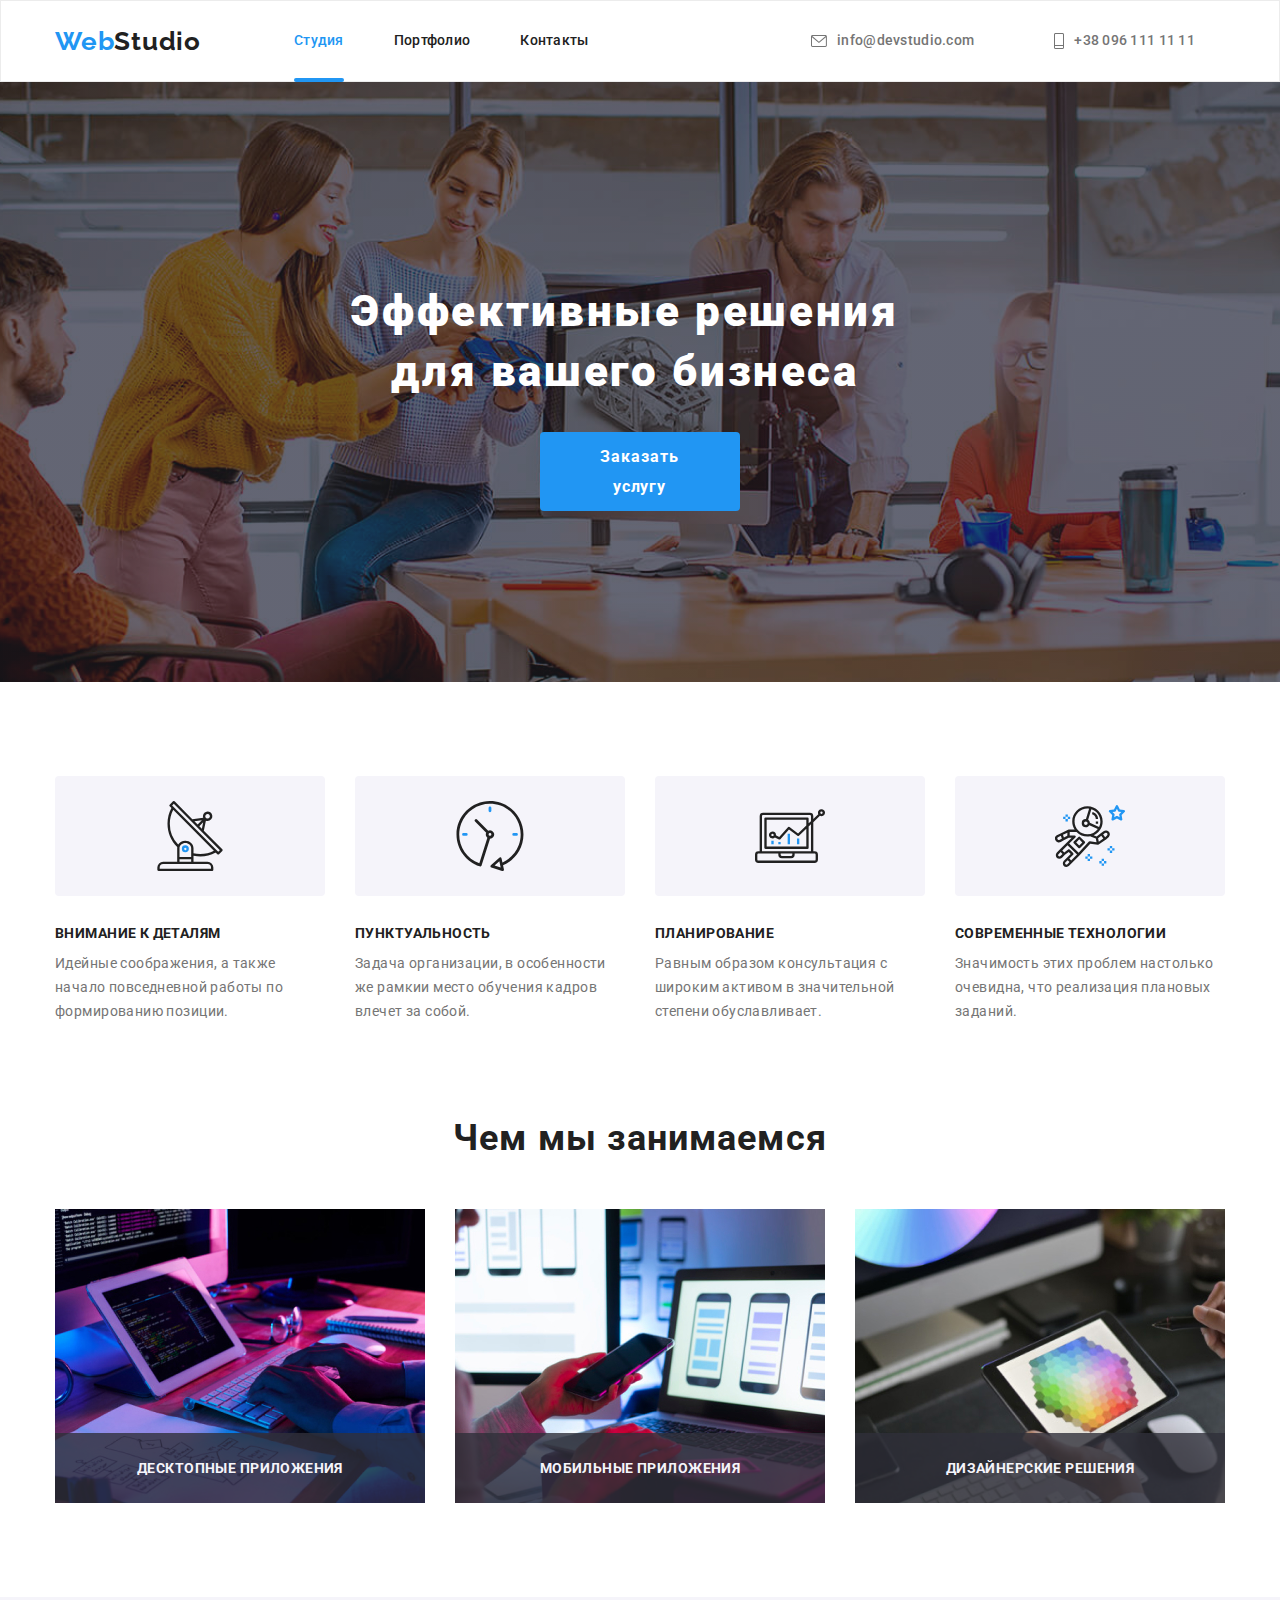
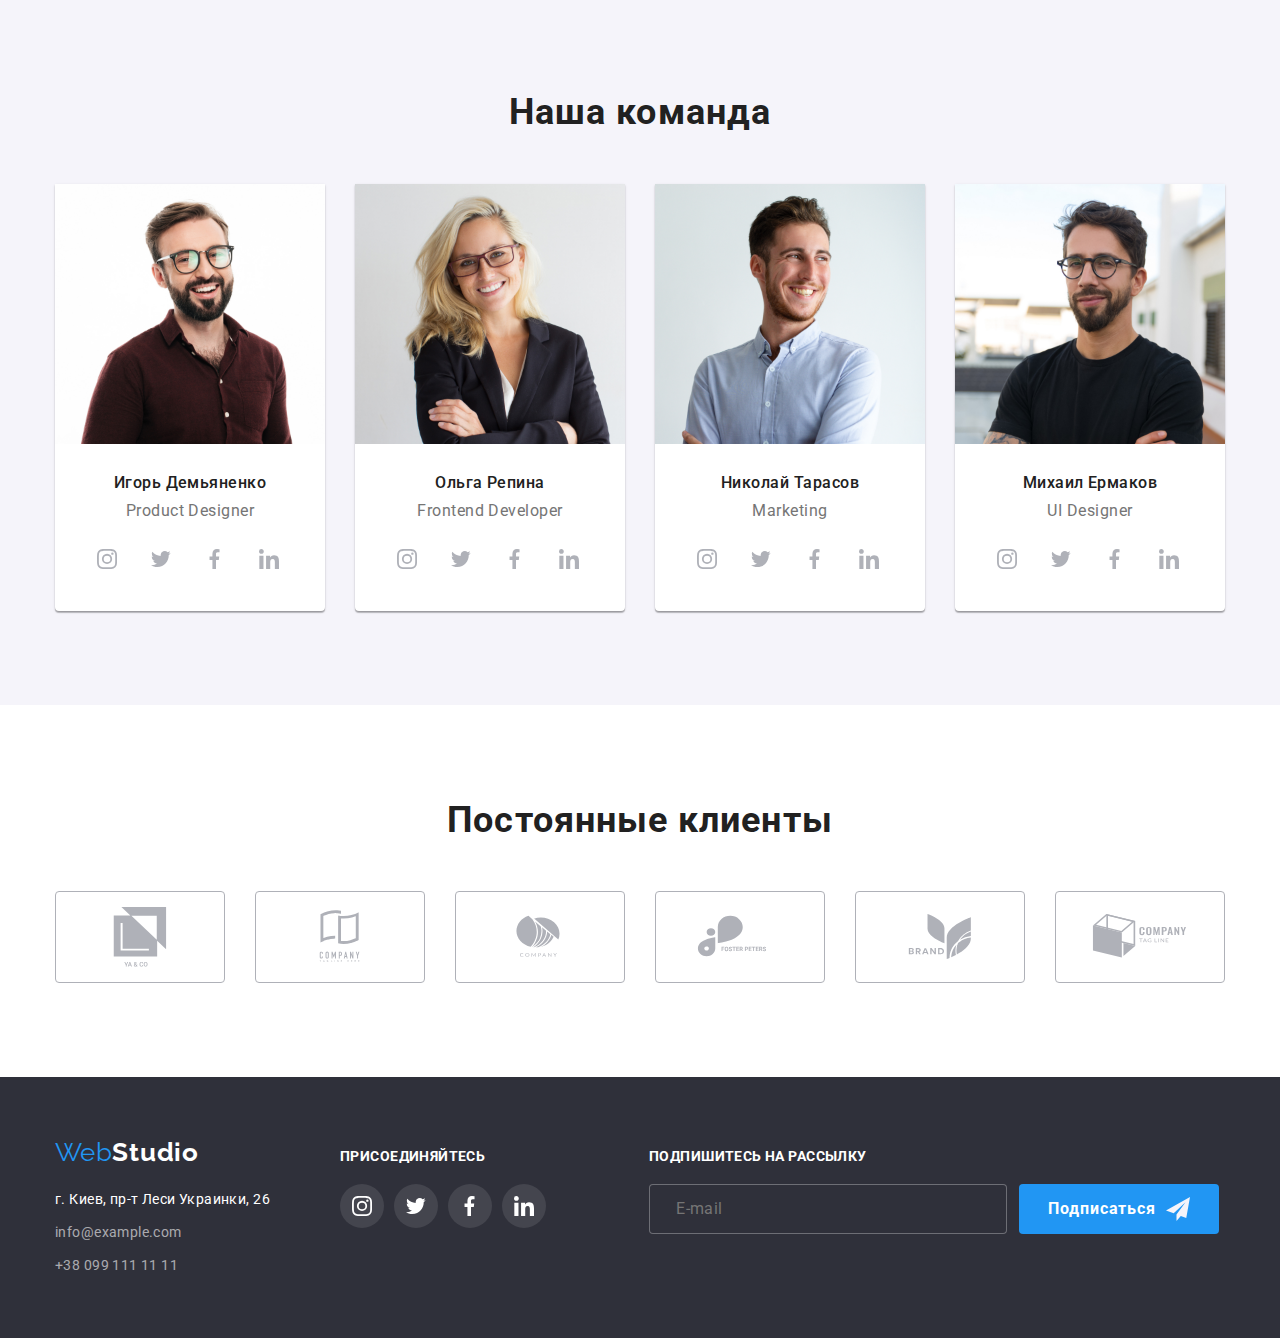
==== commit 3e8b6401: "Fix" ====
--- a/index.html
+++ b/index.html
@@ -401,17 +401,17 @@
             <div class="fotter-chek">
                 <h3 class="footer-title">Подпишитесь на рассылку</h3>
                 <div class="label-item">
-                    <form class="form"></form>
-                <label class="label-ft-email">
-                    <input class="label-text" type="email" name="email" placeholder="E-mail">
-                </label>
-                
-                <button 
-                class="hero-button-ft" type="submit">Подписаться</button>
-                <svg class="hero-button-icon">
-                    <use href="./images/icon/symbol-defs.svg#icon-send" width="24px" height:="24px"></use>
-                </svg>
-                </form>
+                    <form class="form-footer">
+                        <label class="label-ft-email">
+                            <input class="label-text" type="email" name="email" placeholder="E-mail">
+                        </label>
+
+                        <button class="hero-button-ft" type="submit">Подписаться
+                            <svg class="hero-button-icon">
+                                <use href="./images/icon/symbol-defs.svg#icon-send" width="24" height="24"></use>
+                        </button>
+                        </svg>
+                    </form>
                 </div>
 
             </div>
@@ -427,50 +427,65 @@
 
 
 
-        <form class="form">
+        <form class="form" autocomplete="off">
 
             <p class="modal-text">Оставьте свои данные, мы вам перезвоним</p>
 
             <label class="hero-form-field">
                 <span class="hero-form-label">Имя</span>
                 <span class="hero-span-position">
-                    <input class="hero-span-input" type="text" name="name">
-                    <svg class="hero-form-icon">
-                        <use href="./images/icon/symbol-defs.svg#person-black" width="18" height="18"></use>
-                    </svg>
+                    <span class="hero-position">
+                        <input class="hero-span-input" type="text" name="name">
+                        <svg class="hero-form-icon">
+                            <use href="./images/icon/symbol-defs.svg#person-black" width="18" height="18"></use>
+                        </svg>
+                    </span>
                 </span>
             </label>
 
             <label class="hero-form-field">
                 <span class="hero-form-label">Телефон</span>
                 <span class="hero-span-position">
-                    <input class="hero-span-input" type="tel" name="tel">
-                    <svg class="hero-form-icon">
-                        <use href="./images/icon/symbol-defs.svg#phone-black" width="18" height="18"></use>
-                    </svg>
+                    <span class="hero-position">
+                        <input class="hero-span-input" type="tel" name="tel">
+                        <svg class="hero-form-icon">
+                            <use href="./images/icon/symbol-defs.svg#phone-black" width="18" height="18"></use>
+                        </svg>
+                    </span>
                 </span>
             </label>
 
             <label class="hero-form-field">
                 <span class="hero-form-label">Почта</span>
                 <span class="hero-span-position">
-                    <input class="hero-span-input" type="email" name="mail">
-                    <svg class="hero-form-icon">
-                        <use href="./images/icon/symbol-defs.svg#email-black" width="18" height="18"></use>
-                    </svg>
+                    <span class="hero-position">
+                        <input class="hero-span-input" type="email" name="mail">
+                        <svg class="hero-form-icon">
+                            <use href="./images/icon/symbol-defs.svg#email-black" width="18" height="18"></use>
+                        </svg>
+                    </span>
                 </span>
             </label>
 
-            <label>
+            <label class="hero-form-field hero-from-field-modal">
                 <span class="hero-form-label">Комментарий</span>
                 <span class="hero-form-textarea">
-                <textarea  class="form-textarea" name="comment" rows="10" placeholder="Введите текст"></textarea>
+                    <textarea class="form-textarea" name="comment" rows="10" placeholder="Введите текст"></textarea>
                 </span>
             </label>
 
 
-            <button class="modal-button-ft" type="submit">Подписаться</button>
-
+
+            <label class="checkbox-lebel">
+                <input class="checkbox" type="checkbox" name="topic">
+                <span class="checkbox-icon"></span>
+                <span class="hero-form-text">Сoглашаюсь с рассылкой и принимаю <a href="" class="modal-link">Условия
+                        договора</a></span>
+            </label>
+
+            <label class="checkbox-lebel">
+                <button class="modal-button-md" type="submit">Отправить</button>
+            </label>
 
         </form>
 
--- a/css/styles.css
+++ b/css/styles.css
@@ -11,7 +11,7 @@
   --primary-header-color: #ffffff;
   --primaty-bc-color: #2f303a;
   --title-bc-color: #f5f4fa;
-  --animation-bc-color:rgba(47, 48, 58, 0.8);
+  --animation-bc-color: rgba(47, 48, 58, 0.8);
   /* Цвет Значка */
   --primary-icon-color: #afb1b8;
   /* Анимация */
@@ -43,10 +43,23 @@
 p {
   margin: 0;
 }
+
 .list {
   list-style: none;
   padding: 0;
   margin: 0;
+}
+
+.checkbox {
+  width: 1px;
+  height: 1px;
+  margin: -1px;
+  bottom: 0;
+  padding: 0;
+  clip: rect(0 0 0 0);
+  overflow: hidden;
+
+  position: absolute;
 }
 
 .container {
@@ -63,6 +76,7 @@
   color: var(--primary-text-color);
   border: 1px solid #ececec;
 }
+
 /* Log */
 .header-primary {
   font-family: var(--secondary-font);
@@ -73,6 +87,7 @@
   color: var(--accent-color);
   text-decoration: none;
 }
+
 .header-primary .logo-studio {
   font-family: var(--secondary-font);
   font-weight: 700;
@@ -81,14 +96,17 @@
   letter-spacing: 0.03em;
   color: var(--primary-text-color);
 }
+
 .container .container-nav {
   display: flex;
   align-items: center;
 }
+
 /* link */
 .link {
   position: relative;
 }
+
 .link-first::after {
   content: "";
   bottom: -1px;
@@ -107,14 +125,17 @@
   letter-spacing: 0.02em;
   margin-left: 93px;
   font-style: 400;
- 
-}
+
+}
+
 .site-nav .item {
   margin-right: 50px;
 }
+
 .site-nav .item:last-child {
   margin-right: 0;
 }
+
 .site-nav .link {
   display: block;
   padding-top: 32px;
@@ -124,10 +145,12 @@
   transition: color 250ms var(--timing-function);
 
 }
+
 .link:hover,
 .link:focus {
   color: var(--accent-color);
 }
+
 .inner {
   letter-spacing: 0.02em;
   font-weight: 500;
@@ -135,9 +158,10 @@
   margin-left: auto;
 }
 
-.inner .item + .item {
+.inner .item+.item {
   margin-left: 50px;
 }
+
 /* icon */
 .icon {
   align-items: center;
@@ -153,6 +177,7 @@
   text-decoration: none;
   transition: color 250ms var(--timing-function);
 }
+
 .header-phone:hover,
 .header-phone:focus {
   color: var(--accent-color);
@@ -169,11 +194,9 @@
   text-align: center;
   padding-top: 200px;
   padding-bottom: 200px;
-  background-image: linear-gradient(
-      to right,
+  background-image: linear-gradient(to right,
       rgba(47, 48, 58, 0.4),
-      rgba(47, 48, 58, 0.4)
-    ),
+      rgba(47, 48, 58, 0.4)),
     url("../images/icon/hero.svg");
   background-position: center;
   background-repeat: no-repeat;
@@ -183,8 +206,9 @@
   margin-left: auto;
   margin-right: auto;
 }
-.hero .item {
-}
+
+.hero .item {}
+
 .hero-title {
   margin-bottom: 30px;
   color: var(--title-text-color);
@@ -195,6 +219,7 @@
   margin-right: 0;
   align-items: center;
 }
+
 .hero-button {
   width: 200px;
   padding: 10px 32px 10px 31px;
@@ -218,6 +243,7 @@
   display: flex;
   justify-content: space-between;
 }
+
 .benefits-item .upper-item {
   width: 270px;
 }
@@ -229,9 +255,11 @@
   letter-spacing: 0.03em;
   text-transform: uppercase;
 }
+
 .benefits-title {
   margin-bottom: 10px;
 }
+
 .section .benefits-subtitle {
   color: var(--secondary-text-color);
   font-weight: 400;
@@ -239,9 +267,11 @@
   line-height: 1.7;
   letter-spacing: 0.03em;
 }
+
 .item {
   margin-right: 30px;
 }
+
 .upper {
   display: flex;
   justify-content: center;
@@ -258,67 +288,76 @@
   padding-top: 0;
   background-color: var(--title-header-color);
 }
+
 img {
   display: block;
   max-width: 100%;
   height: auto;
 }
+
 .team-card {
   margin-bottom: 30px;
 }
+
 .foto {
   display: flex;
 }
+
 .foto .item {
   width: 370px;
   margin-right: 30px;
 }
+
 .foto .item:last-child {
   margin-right: 0;
 }
 
-.item::before{
+.item::before {
   content: '';
   width: 20px;
   height: 20px;
-  
-}
-.foto-bc{
+
+}
+
+.foto-bc {
   position: relative;
 }
 
-.foto-text-bc{
-display: flex;
-justify-content: center;
-align-items: center;
-position: absolute;
-bottom: 0;
-left: 0;
-
-width: 100%;
-height: 70px;
-color: var(--title-bc-color);
-background-color: var(--animation-bc-color);
-
-font-weight: 700;
-font-size: 14px;
-line-height: 1.1;
-letter-spacing: 0.03em;
-text-transform: uppercase;
+.foto-text-bc {
+  display: flex;
+  justify-content: center;
+  align-items: center;
+  position: absolute;
+  bottom: 0;
+  left: 0;
+
+  width: 100%;
+  height: 70px;
+  color: var(--title-bc-color);
+  background-color: var(--animation-bc-color);
+
+  font-weight: 700;
+  font-size: 14px;
+  line-height: 1.1;
+  letter-spacing: 0.03em;
+  text-transform: uppercase;
 }
 
 /* Команда */
 .team {
   background-color: var(--title-bc-color);
 }
+
 .team-hero {
   margin-bottom: 10px;
 }
+
 .team-list {
   display: flex;
   flex-wrap: wrap;
   text-align: center;
 }
+
 .team-item .upper-card {
   padding: 30px;
 }
@@ -329,9 +368,11 @@
   box-shadow: 0px 1px 3px rgba(0, 0, 0, 0.12), 0px 1px 1px rgba(0, 0, 0, 0.14),
     0px 2px 1px rgba(0, 0, 0, 0.2);
 }
+
 .team-list .team-item {
   margin-right: 30px;
 }
+
 .team-list .team-item:last-child {
   margin-right: 0;
 }
@@ -343,6 +384,7 @@
   line-height: 1.18;
   letter-spacing: 0.03em;
 }
+
 .team-work {
   margin-bottom: 16px;
   color: var(--secondary-text-color);
@@ -357,6 +399,7 @@
   padding: 0;
   margin: 0;
 }
+
 .media {
   display: flex;
   justify-content: center;
@@ -368,7 +411,7 @@
   background-color: var(--primary-header-color);
   fill: var(--primary-icon-color);
   transition: fill 250ms var(--timing-function), background-color 250ms var(--timing-function);
-  
+
 }
 
 .media:hover,
@@ -376,19 +419,24 @@
   fill: var(--title-text-color);
   background-color: var(--accent-color);
 }
+
 .media-notitia:last-child {
   margin-right: 0;
 }
+
 .media-notitia {
   margin-right: 10px;
 }
+
 /* Client */
 .clientage {
   display: flex;
 }
+
 .clientage-item {
   margin-right: 30px;
 }
+
 .clientage-list {
   display: flex;
   justify-content: center;
@@ -399,7 +447,7 @@
   border-radius: 4px;
   fill: var(--primary-icon-color);
   transition: fill 250ms var(--timing-function),
-  border 250ms var(--timing-function);
+    border 250ms var(--timing-function);
 
 
 }
@@ -416,13 +464,16 @@
   background-color: var(--primaty-bc-color);
   padding: 60px 0;
 }
+
 .footer-colum {
   display: flex;
   align-items: baseline;
 }
+
 .footer-colum-list {
   margin-right: 70px;
 }
+
 .header-secondary {
   display: inline-block;
   font-family: var(--secondary-font);
@@ -440,12 +491,15 @@
   line-height: 1.19px;
   letter-spacing: 0.03em;
 }
+
 .nav-chek {
   margin-bottom: 9px;
 }
+
 .nav-chek:last-child {
   margin-bottom: 0;
 }
+
 .footer-map {
   display: inline-block;
   font-family: var(--main-font);
@@ -456,12 +510,15 @@
   letter-spacing: 0.03em;
   text-decoration: none;
 }
+
 .footer-mail {
   display: inline-block;
 }
+
 .footer-phone {
   display: inline-block;
 }
+
 .footer-mail,
 .footer-phone {
   font-style: normal;
@@ -482,19 +539,23 @@
   letter-spacing: 0.03em;
   text-transform: uppercase;
 }
-      /* footer-icon */
+
+/* footer-icon */
 .footer-icon {
   justify-content: center;
   align-content: center;
   flex-direction: row;
   margin-right: 93px;
 }
+
 .media-list {
   display: flex;
 }
+
 .media-catalog {
   margin-right: 10px;
 }
+
 .media-item {
   display: flex;
   justify-content: center;
@@ -506,64 +567,76 @@
   fill: var(--title-text-color);
   transition: background-color 250ms var(--timing-function);
 }
+
 .media-item:hover,
 .media-item:focus {
   background-color: var(--accent-color);
 }
 
-      /* fotter-chek */
-
-.label-item{
+/* fotter-chek */
+.form-footer {
+  display: flex;
+  justify-content: center;
+  align-items: center;
+}
+
+.label-item {
   position: relative;
 
 }
 
-.label-text{
+.label-ft-email {
+  margin-right: 12px;
+}
+
+.label-text {
   width: 358px;
   height: 50px;
-  margin-right:12px ;
   border-radius: 4px;
+  outline: transparent;
   background-color: var(--primaty-bc-color);
   border: 1px solid rgba(255, 255, 255, 0.3)
 }
 
-.label-text::placeholder{
+.label-text::placeholder {
   font-weight: 400;
   font-size: 16px;
   line-height: 20px;
   letter-spacing: 0.03em;
 }
-.label-item input{
+
+.label-item input {
   padding: 15px 26px 15px;
 
-  
-}
-.hero-button-ft{
-  position: relative;
-    width: 200px;
-    padding: 10px 62px 10px 29px;
-    border: transparent;
-    background-color: var(--accent-color);
-    color: var(--title-text-color);
-    font-weight: 700;
-    font-size: 16px;
-    line-height: 1.87;
-    letter-spacing: 0.06em;
-    cursor: pointer;
-    border-radius: 4px
-}
-.hero-button-icon{
-  position: absolute;
-  top: 50%;
-  left: 91%;
-  transform: translateY(-50%);
+
+}
+
+.hero-button-ft {
+ display: flex;
+ justify-content: center;
+ align-items: center;
+  width: 200px;
+  padding: 10px 0 10px 0;
+  border: transparent;
+  background-color: var(--accent-color);
+  color: var(--title-text-color);
+  font-weight: 700;
+  font-size: 16px;
+  line-height: 1.87;
+  letter-spacing: 0.06em;
+  cursor: pointer;
+  border-radius: 4px
+}
+
+.hero-button-icon {
 
   display: inline-block;
   width: 24px;
   height: 24px;
   fill: var(--title-bc-color);
-}
-
+  margin-left: 10px;
+
+}
 
 
 
@@ -766,6 +839,7 @@
   border: 1px solid rgba(0, 0, 0, 0.1);
   background-color: var(--title-bc-color);
   border-radius: 50%;
+  transition: fill 250ms var(--timing-function);
 }
 .modal-close:hover,
 .modal-close:focus{
@@ -784,10 +858,13 @@
   letter-spacing: 0.03em;
   color: var(--primary-text-color);
 }
+
+.hero-form-label{
+  margin-bottom: 4px;
+}
+
 .hero-span-position {
-  position: relative;
-  margin-top: 4px;
-  margin-bottom: 10px;
+  /* margin-bottom: 10px; */
 }
 
 
@@ -795,36 +872,60 @@
     position: relative;
     display: flex;
     flex-direction: column;
-
-}
-.hero-form-label{
+    margin-bottom: 10px;
+
+}
+.hero-from-field-modal{
+ margin-bottom: 20px;
+}
+
+.hero-form-field .hero-form-label {
   color: var(--secondary-text-color);
-}
+  font-weight: 400;
+  font-size: 12px;
+  line-height: 1.16;
+  letter-spacing: 0.01em;
+}
+
+
+
+.hero-form-field:focus-within > .hero-form-icon{
+ fill: var(--accent-color);
+}
+
 
 .hero-span-input{
-      width: 100%;
-      height: 40px;
-      margin: 0;
-      padding: 0;
-      padding-left: 42px;
-      outline: transparent;
+width: 100%;
+height: 40px;
+margin: 0;
+padding: 0;
+padding-left: 42px;
+outline: transparent;
+cursor: pointer;
+border-radius: 5px;
+color: var(--primary-text-color);
+
+border: 1px solid rgba(33, 33, 33, 0.2);
+box-sizing: border-box;
+border-radius: 4px;
+transition: border 250ms var(--timing-function);
       
-      color: var(--primary-text-color);
       
-      border: 1px solid rgba(33, 33, 33, 0.2);
-      box-sizing: border-box;
-      border-radius: 4px;
-      
-      transition: border 250ms var(--kubik-rubik);
-
-}
+
+}
+.hero-span-input:focus{
+border: 1px solid var(--accent-color);
+}
+
 
 .hero-form-label {
   font-size: 12px;
   line-height: 1.17;
   letter-spacing: 0.01em;
-
   color: var(--primare-text-color);
+}
+.hero-position{
+  position: relative;
 }
 .hero-form-icon {
   position: absolute;
@@ -835,26 +936,102 @@
   display: inline-block;
   width: 18px;
   height: 18px;
-  fill: var(--primary-text-color);
-  transition: fill 250ms var();
-
-}
+
+  transition: fill 250ms var(--timing-function);
+
+
+}
+.hero-position:focus-within>.hero-form-icon {
+  fill:var(--accent-color);
+
+}
+
+
+
 
 .form-textarea{
+  display: block;
   width: 100%;
   height: 120px;
-}
-
-.hero-form-textarea{
-  margin-top: 4px;
-  margin-bottom: 10px;
-}
-
-
-.hero-button-ft {
-  position: relative;
+ padding: 16px;
+  outline: transparent;
+  border-radius: 5px;
+  color: var(--primary-text-color);
+  
+  border: 1px solid rgba(33, 33, 33, 0.2);
+  box-sizing: border-box;
+  border-radius: 4px;
+  transition: border 250ms var(--timing-function);
+}
+
+.form-textarea:focus {
+  border: 1px solid var(--accent-color);
+}
+
+.form-textarea::placeholder {
+  font-weight: 400;
+  font-size: 14px;
+  line-height: 16px;
+  letter-spacing: 0.01em;
+  color: rgba(117, 117, 117, 0.5);
+}
+.hero-form-item{
+  display: flex;
+  justify-content: center;
+  align-items: center;
+  margin-bottom: 30px;
+}
+
+
+.checkbox-lebel{
+  display: flex;
+  justify-content: center;
+  align-items: center;
+  margin-bottom: 30px;
+}
+
+.checkbox-icon{
+  display: inline-block;
+  margin-right: 8px;
+  width: 16px;
+  height: 15px;
+  border-radius: 4px;
+  border: 2px solid var(--primary-text-color);
+  background-origin: content-box;
+}
+
+.checkbox:checked + .checkbox-icon{
+  background-color: var(--accent-color);
+  border: 2px solid var(--accent-color);
+  background-image: url(../images/icon/icon-check.svg);
+ background-size: contain;
+  background-origin: border-box; 
+}
+
+
+
+
+.hero-form-text{
+  font-weight: 400;
+  font-size: 14px;
+  line-height: 24px;
+  letter-spacing: 0.03em;
+  color: var(--secondary-text-color);
+}
+
+
+.modal-link{
+  font-weight: 400;
+  font-size: 14px;
+  line-height: 1.7;
+  letter-spacing: 0.03em;
+  color: var(--accent-color);
+}
+
+
+.modal-button-md{
   width: 200px;
-  padding: 10px 62px 10px 29px;
+  padding: 10px 55px 10px 56px;
   border: transparent;
   background-color: var(--accent-color);
   color: var(--title-text-color);
